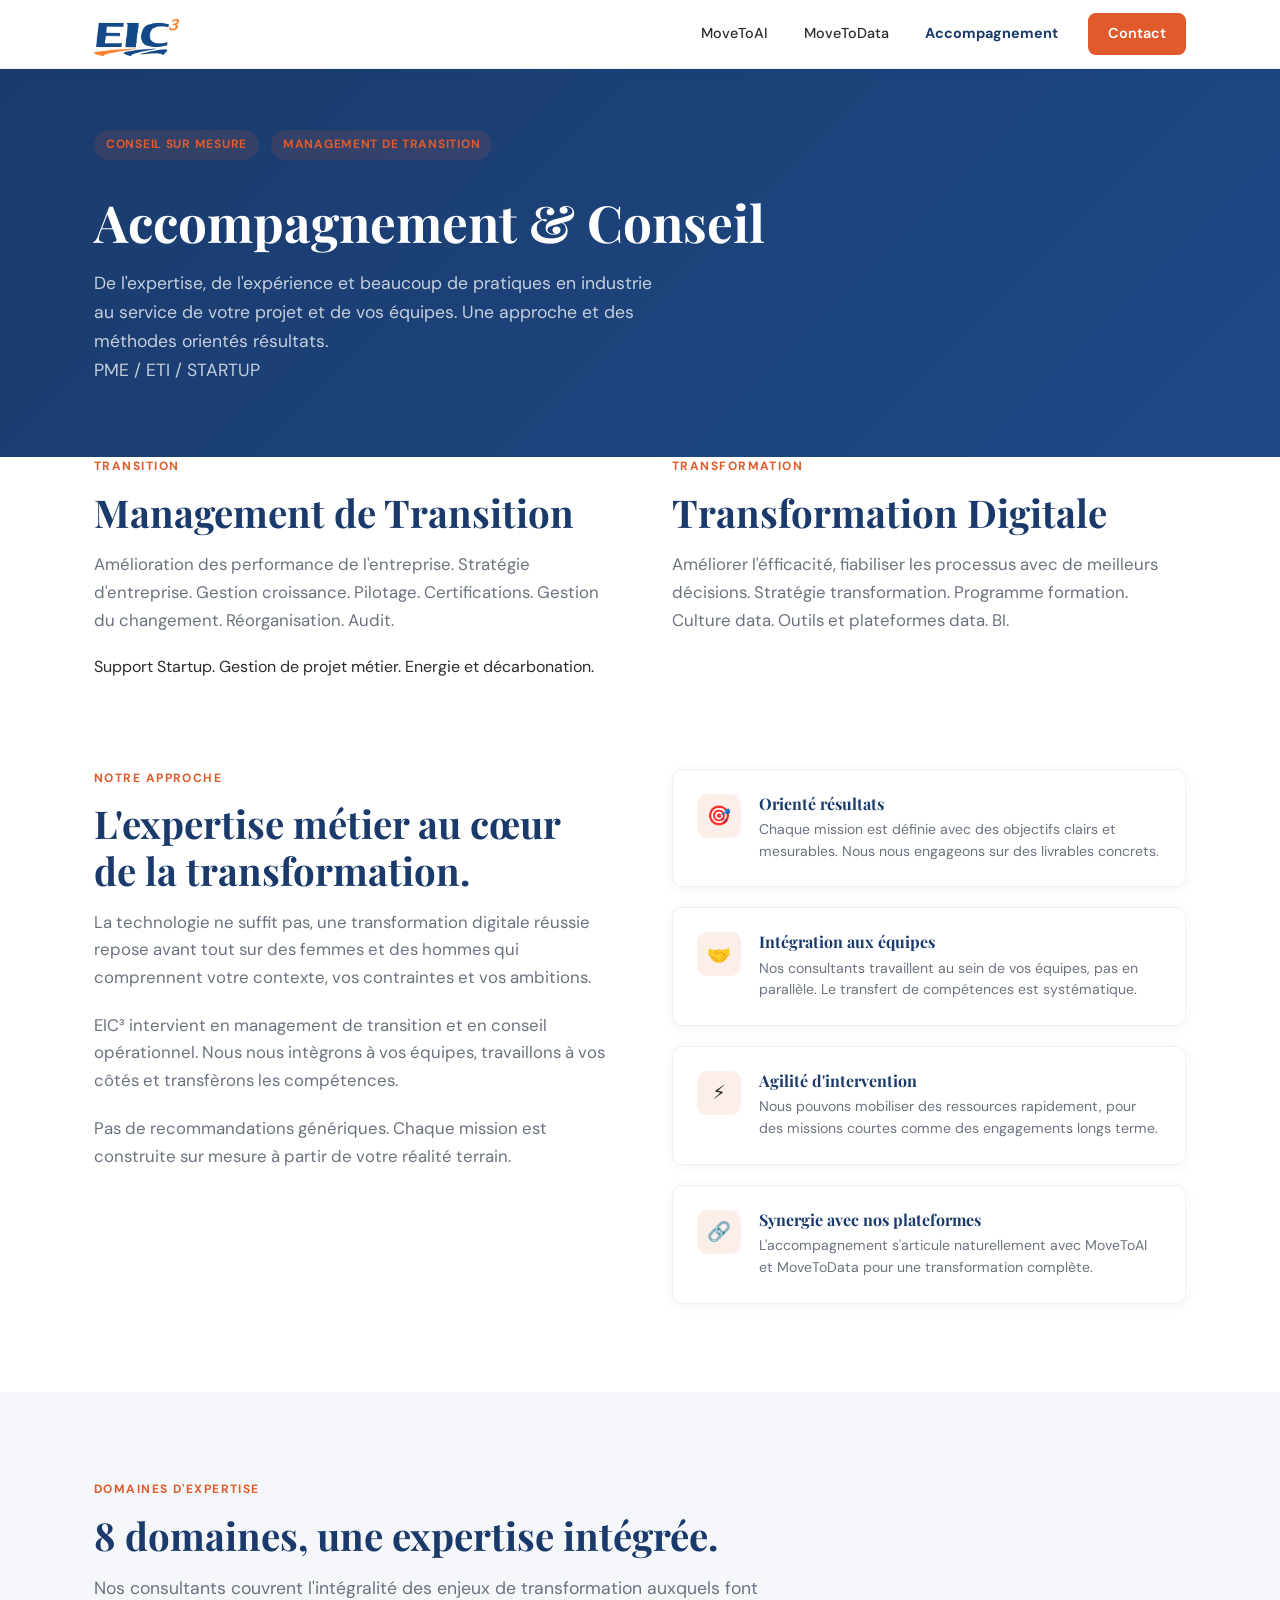
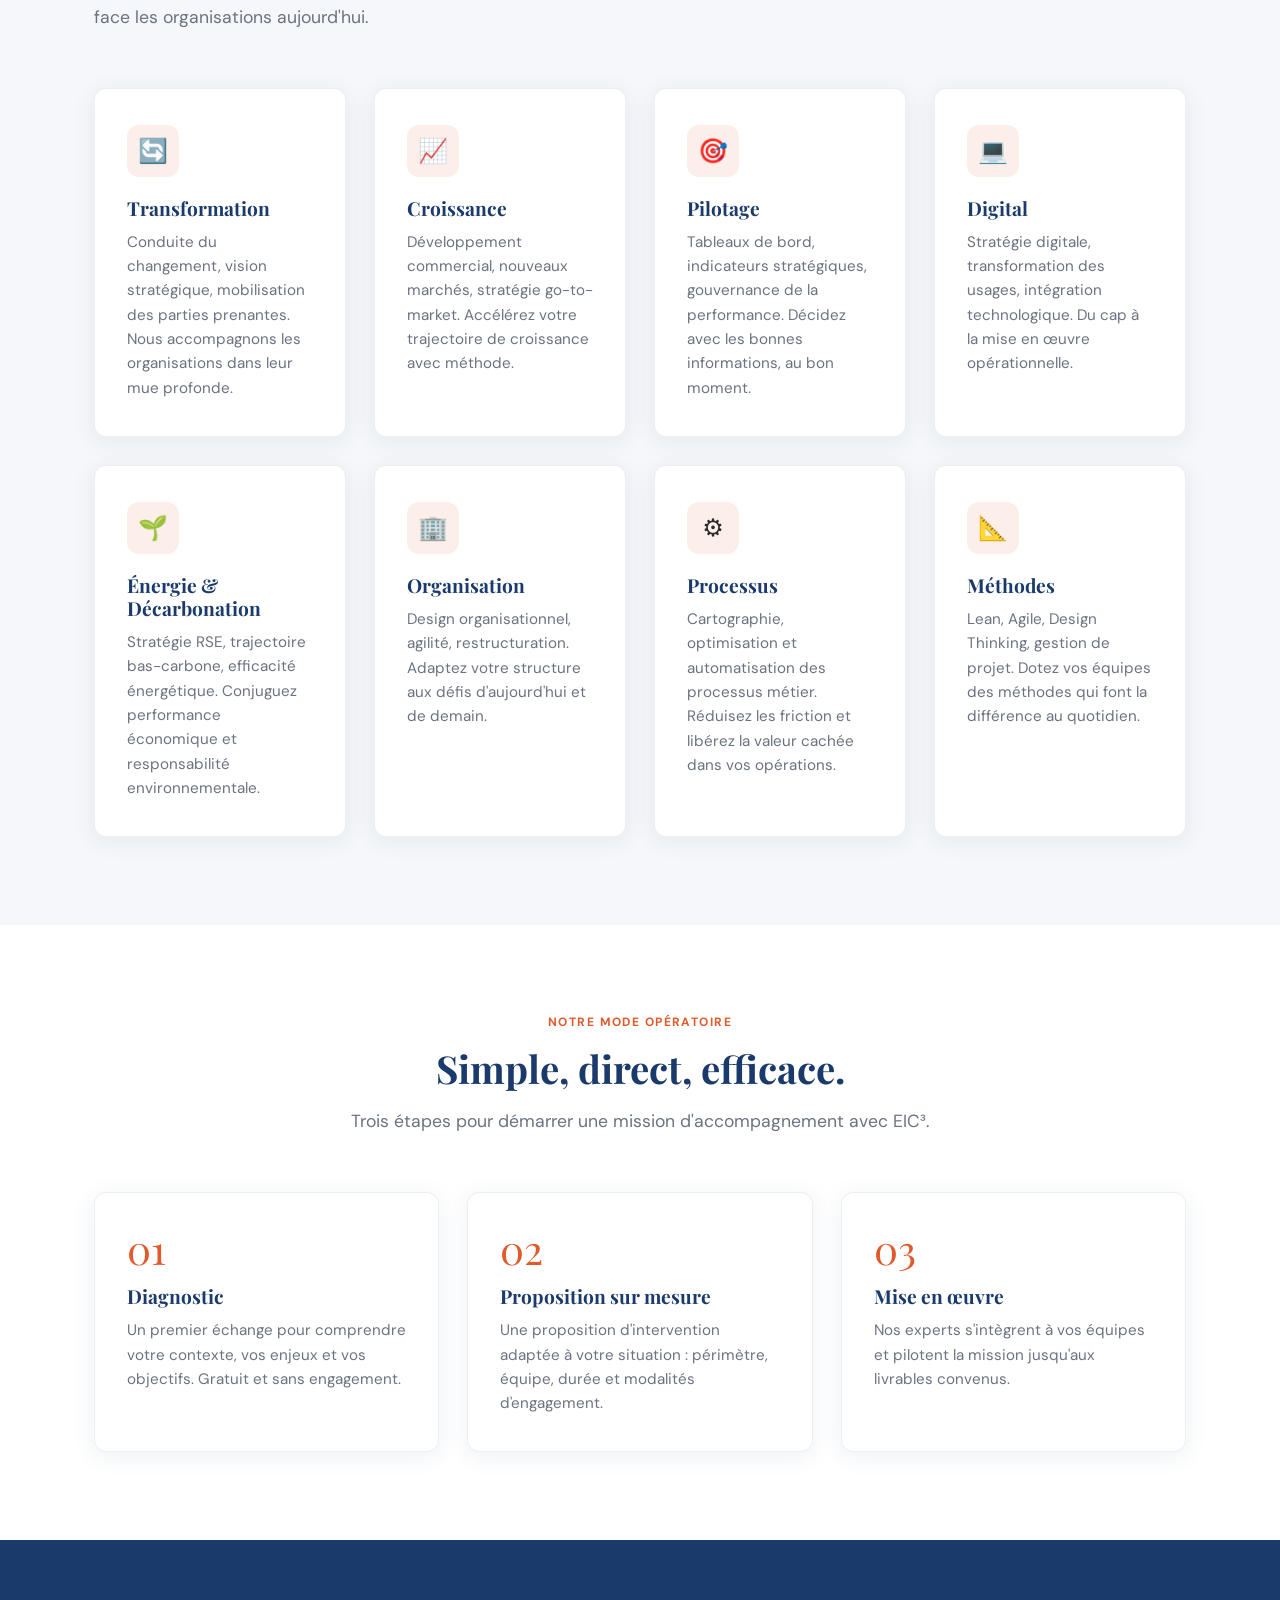
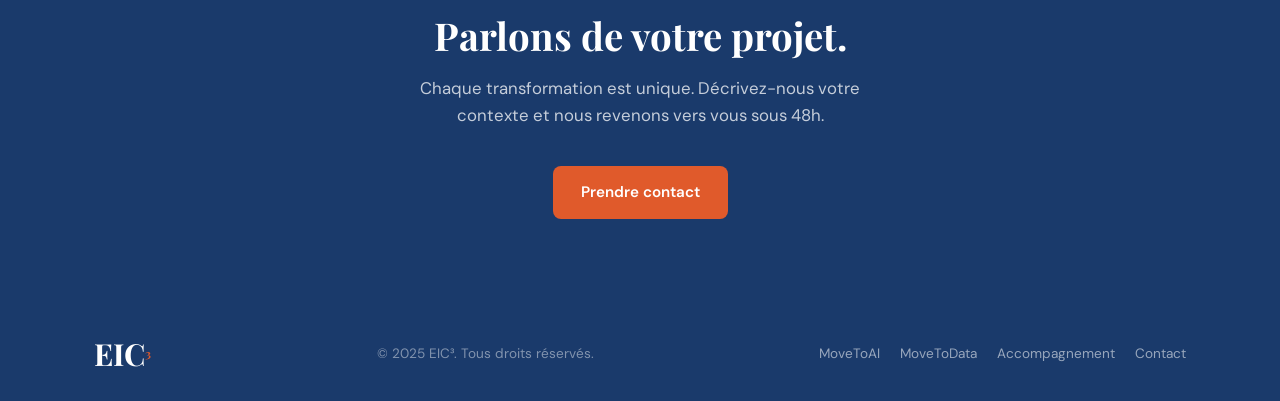
==== accompagnement.html @ 6950ce83 "page index finalisée & début accompagnement" ====
<!DOCTYPE html>
<html lang="fr">
<head>
  <meta charset="UTF-8" />
  <meta name="viewport" content="width=device-width, initial-scale=1.0" />
  <title>Accompagnement — Conseil & management de transition | EIC³</title>
  <meta name="description" content="EIC³ accompagne les dirigeants et leurs équipes dans la transformation digitale : conseil sur mesure, management de transition, 8 domaines d'expertise." />
  <link rel="preconnect" href="https://fonts.googleapis.com" />
  <link rel="preconnect" href="https://fonts.gstatic.com" crossorigin />
  <link href="https://fonts.googleapis.com/css2?family=Playfair+Display:wght@600;700&family=DM+Sans:wght@400;500;600;700&display=swap" rel="stylesheet" />
  <link rel="stylesheet" href="style.css" />
</head>
<body>

  <!-- ── LIGNE 1 : Header (position: fixed) ────────────── -->
  <!-- g-col posé sur header.header directement (même règle que index.html) -->
  <div class="g-row">
    <header class="header g-col" style="--g-w: 100">
      <div class="container header__inner">
        <a href="index.html" class="logo-wrap" aria-label="EIC³ accueil">
          <div class="logo">
            <img src="assets/logoeic3.png" alt="EIC³" class="logo__img" />
          </div>
        </a>
        <button class="hamburger" aria-label="Menu">
          <span></span><span></span><span></span>
        </button>
        <nav class="nav" aria-label="Navigation principale">
          <a href="movetoai.html" class="nav__link" data-page="movetoai.html">MoveToAI</a>
          <a href="movetodata.html" class="nav__link" data-page="movetodata.html">MoveToData</a>
          <a href="accompagnement.html" class="nav__link" data-page="accompagnement.html">Accompagnement</a>
          <a href="contact.html" class="nav__link nav__cta" data-page="contact.html">Contact</a>
        </nav>
      </div>
    </header>
  </div>

  <!-- ── LIGNE 2 : Page Hero (1 col) ──────────────────── -->
  <section class="page-hero g-row">
    <div class="container g-col" style="--g-w: 100">
      <div class="badges">
        <span class="badge badge--orange">Conseil sur mesure</span>
        <span class="badge badge--orange">Management de transition</span>
      </div>
      <h1 class="page-hero__title">Accompagnement & Conseil</h1>
      <p class="page-hero__lead">
        De l'expertise, de l'expérience et beaucoup de pratiques en industrie
        au service de votre projet et de vos équipes.
        Une approche et des méthodes orientés résultats.
      </p>
      <p class="page-hero__lead">
        PME / ETI / STARTUP
      </p>
    </div>
  </section>

  <!-- ── LIGNE 3 : 2 colonnes ─────────────────────────── -->
  <section class=""section section--light"">
    <div class="container">
      <div class="two-col g-row" style="--g-align: start">
        <div class="g-col" style="--g-w: 50">
          <p class="section-label">Transition</p>
          <h2 class="section-title">Management de Transition</h2>
          <p style="color:var(--color-muted); font-size:1.05rem; margin-bottom:20px;">
            Amélioration des performance de l'entreprise.  Stratégie d'entreprise.
            Gestion croissance. Pilotage.
            Certifications. Gestion du changement.
            Réorganisation. Audit.
            </p>
            <p style="color:var(--color-muted); font-size:1.05rem; margin-bottom:20px;"></p>
            Support Startup.
            Gestion de projet métier.
            Energie et décarbonation.
            </p>
        </div>
        <div class="g-col" style="--g-w: 50">
          <p class="section-label">Transformation</p>
          <h2 class="section-title">Transformation Digitale</h2>
          <p style="color:var(--color-muted); font-size:1.05rem; margin-bottom:20px;">
            Améliorer l'éfficacité, fiabiliser les processus avec de meilleurs décisions.
            Stratégie transformation. Programme formation.
            Culture data.
            Outils et plateformes data.
            BI.
          </p>

        </div>
      </div>
    </div>
  </section>

  <!-- ── LIGNE 4 : Pitch — 2 colonnes ──────────────────── -->
  <section class="section">
    <div class="container">
      <div class="two-col g-row" style="--g-align: start">
        <div class="g-col" style="--g-w: 50">
          <p class="section-label">Notre approche</p>
          <h2 class="section-title">L'expertise métier au cœur de la transformation.</h2>
          <p style="color:var(--color-muted); font-size:1.05rem; margin-bottom:20px;">
            La technologie ne suffit pas, une transformation digitale réussie repose
            avant tout sur des femmes et des hommes qui comprennent votre contexte,
            vos contraintes et vos ambitions.
          </p>
          <p style="color:var(--color-muted); font-size:1.05rem; margin-bottom:20px;">
            EIC³ intervient en management de transition
            et en conseil opérationnel. Nous nous intègrons à vos équipes,
            travaillons à vos côtés et transfèrons les compétences.
          </p>
          <p style="color:var(--color-muted); font-size:1.05rem;">
            Pas de recommandations génériques. Chaque mission est construite
            sur mesure à partir de votre réalité terrain.
          </p>
        </div>
        <div class="feature-list g-col" style="grid-template-columns:1fr; --g-w: 50">
          <div class="feature">
            <div class="feature__icon">🎯</div>
            <div class="feature__body">
              <h4>Orienté résultats</h4>
              <p>Chaque mission est définie avec des objectifs clairs et mesurables. Nous nous engageons sur des livrables concrets.</p>
            </div>
          </div>
          <div class="feature">
            <div class="feature__icon">🤝</div>
            <div class="feature__body">
              <h4>Intégration aux équipes</h4>
              <p>Nos consultants travaillent au sein de vos équipes, pas en parallèle. Le transfert de compétences est systématique.</p>
            </div>
          </div>
          <div class="feature">
            <div class="feature__icon">⚡</div>
            <div class="feature__body">
              <h4>Agilité d'intervention</h4>
              <p>Nous pouvons mobiliser des ressources rapidement, pour des missions courtes comme des engagements longs terme.</p>
            </div>
          </div>
          <div class="feature">
            <div class="feature__icon">🔗</div>
            <div class="feature__body">
              <h4>Synergie avec nos plateformes</h4>
              <p>L'accompagnement s'articule naturellement avec MoveToAI et MoveToData pour une transformation complète.</p>
            </div>
          </div>
        </div>
      </div>
    </div>
  </section>

  <!-- ── LIGNE 4 : Intro domaines d'expertise (1 col) ──── -->
  <section class="section section--light">
    <div class="container">
      <div class="g-row">
        <div class="g-col" style="--g-w: 100">
          <p class="section-label">Domaines d'expertise</p>
          <h2 class="section-title">8 domaines, une expertise intégrée.</h2>
          <p class="section-lead">
            Nos consultants couvrent l'intégralité des enjeux de transformation
            auxquels font face les organisations aujourd'hui.
          </p>
        </div>
      </div>

      <!-- ── LIGNE 5 : 8 cartes domaines (4 cols × 2 rangées) ── -->
      <div class="cards cards--4 g-row" style="--g-align: stretch">

        <div class="card g-col" style="--g-w: 25">
          <div class="card__icon card__icon--orange">🔄</div>
          <h3 class="card__title">Transformation</h3>
          <p class="card__text">
            Conduite du changement, vision stratégique, mobilisation des parties prenantes.
            Nous accompagnons les organisations dans leur mue profonde.
          </p>
        </div>

        <div class="card g-col" style="--g-w: 25">
          <div class="card__icon card__icon--orange">📈</div>
          <h3 class="card__title">Croissance</h3>
          <p class="card__text">
            Développement commercial, nouveaux marchés, stratégie go-to-market.
            Accélérez votre trajectoire de croissance avec méthode.
          </p>
        </div>

        <div class="card g-col" style="--g-w: 25">
          <div class="card__icon card__icon--orange">🎯</div>
          <h3 class="card__title">Pilotage</h3>
          <p class="card__text">
            Tableaux de bord, indicateurs stratégiques, gouvernance de la performance.
            Décidez avec les bonnes informations, au bon moment.
          </p>
        </div>

        <div class="card g-col" style="--g-w: 25">
          <div class="card__icon card__icon--orange">💻</div>
          <h3 class="card__title">Digital</h3>
          <p class="card__text">
            Stratégie digitale, transformation des usages, intégration technologique.
            Du cap à la mise en œuvre opérationnelle.
          </p>
        </div>

        <div class="card g-col" style="--g-w: 25">
          <div class="card__icon card__icon--orange">🌱</div>
          <h3 class="card__title">Énergie & Décarbonation</h3>
          <p class="card__text">
            Stratégie RSE, trajectoire bas-carbone, efficacité énergétique.
            Conjuguez performance économique et responsabilité environnementale.
          </p>
        </div>

        <div class="card g-col" style="--g-w: 25">
          <div class="card__icon card__icon--orange">🏢</div>
          <h3 class="card__title">Organisation</h3>
          <p class="card__text">
            Design organisationnel, agilité, restructuration.
            Adaptez votre structure aux défis d'aujourd'hui et de demain.
          </p>
        </div>

        <div class="card g-col" style="--g-w: 25">
          <div class="card__icon card__icon--orange">⚙️</div>
          <h3 class="card__title">Processus</h3>
          <p class="card__text">
            Cartographie, optimisation et automatisation des processus métier.
            Réduisez les friction et libérez la valeur cachée dans vos opérations.
          </p>
        </div>

        <div class="card g-col" style="--g-w: 25">
          <div class="card__icon card__icon--orange">📐</div>
          <h3 class="card__title">Méthodes</h3>
          <p class="card__text">
            Lean, Agile, Design Thinking, gestion de projet.
            Dotez vos équipes des méthodes qui font la différence au quotidien.
          </p>
        </div>

      </div>
    </div>
  </section>

  <!-- ── LIGNE 6 : Intro mode opératoire (1 col) ───────── -->
  <section class="section">
    <div class="container text-center">
      <div class="g-row">
        <div class="g-col" style="--g-w: 100">
          <p class="section-label">Notre mode opératoire</p>
          <h2 class="section-title">Simple, direct, efficace.</h2>
          <p class="section-lead">
            Trois étapes pour démarrer une mission d'accompagnement avec EIC³.
          </p>
        </div>
      </div>

      <!-- ── LIGNE 7 : 3 étapes (3 cols) ──────────────── -->
      <div class="cards cards--3 g-row mt-32" style="--g-align: stretch">
        <div class="card g-col" style="--g-w: 33; text-align:left;">
          <div style="font-family:var(--font-heading); font-size:2.5rem; color:var(--color-orange); margin-bottom:16px; line-height:1;">01</div>
          <h3 class="card__title">Diagnostic</h3>
          <p class="card__text">Un premier échange pour comprendre votre contexte, vos enjeux et vos objectifs. Gratuit et sans engagement.</p>
        </div>
        <div class="card g-col" style="--g-w: 33; text-align:left;">
          <div style="font-family:var(--font-heading); font-size:2.5rem; color:var(--color-orange); margin-bottom:16px; line-height:1;">02</div>
          <h3 class="card__title">Proposition sur mesure</h3>
          <p class="card__text">Une proposition d'intervention adaptée à votre situation : périmètre, équipe, durée et modalités d'engagement.</p>
        </div>
        <div class="card g-col" style="--g-w: 33; text-align:left;">
          <div style="font-family:var(--font-heading); font-size:2.5rem; color:var(--color-orange); margin-bottom:16px; line-height:1;">03</div>
          <h3 class="card__title">Mise en œuvre</h3>
          <p class="card__text">Nos experts s'intègrent à vos équipes et pilotent la mission jusqu'aux livrables convenus.</p>
        </div>
      </div>
    </div>
  </section>

  <!-- ── LIGNE 8 : CTA band (1 col, fond navy) ─────────── -->
  <div class="g-row" style="background:var(--color-navy); padding: 72px 0;">
    <div class="container text-center">
      <div class="g-col" style="--g-w: 100">
        <h2 style="color:var(--color-white); margin-bottom:16px;">Parlons de votre projet.</h2>
        <p style="color:rgba(255,255,255,0.75); max-width:500px; margin: 0 auto 36px; font-size:1.05rem;">
          Chaque transformation est unique. Décrivez-nous votre contexte
          et nous revenons vers vous sous 48h.
        </p>
        <a href="contact.html?pilier=accompagnement" class="btn btn--primary">Prendre contact</a>
      </div>
    </div>
  </div>

  <!-- ── LIGNE 9 : Footer (1 col) ──────────────────────── -->
  <!-- g-col sur footer.footer directement : getEffectiveBg remonte
       jusqu'au background navy → encadrement blanc correct -->
  <div class="g-row">
    <footer class="footer g-col" style="--g-w: 100">
      <div class="container footer__inner">
        <div class="logo footer__logo">
          <span class="logo__eic">EIC</span><span class="logo__cube">³</span>
        </div>
        <p class="footer__copy">© 2025 EIC³. Tous droits réservés.</p>
        <div class="footer__links">
          <a href="movetoai.html">MoveToAI</a>
          <a href="movetodata.html">MoveToData</a>
          <a href="accompagnement.html">Accompagnement</a>
          <a href="contact.html">Contact</a>
        </div>
      </div>
    </footer>
  </div>

  <script src="assets/js/main.js"></script>

  <!-- ── DEV MODE (Ctrl+Shift+D) ───────────────────────── -->
  <script>
  (function () {
    /* Blocs = tous les .g-col  |  Lignes = tous les .g-row (ordre DOM)
       Nommage : page . indexLigne . indexColonne
         indexLigne  = position du .g-row parent parmi tous les .g-row du document (1-based)
         indexColonne = 0 si seul dans le .g-row, sinon 1-based de gauche à droite
       Ajouter un .g-row ou .g-col dans le HTML renumérote automatiquement la suite. */

    var devMode  = false;
    var modified = [];

    /* --- Luminance du fond effectif (remonte le DOM si transparent) --- */
    function getEffectiveBg(el) {
      var node = el;
      while (node && node !== document.documentElement) {
        var bg = getComputedStyle(node).backgroundColor;
        if (bg && bg !== 'rgba(0, 0, 0, 0)' && bg !== 'transparent') return bg;
        node = node.parentElement;
      }
      return 'rgb(255,255,255)';
    }
    function luminance(bg) {
      var m = bg.match(/\d+/g);
      if (!m) return 1;
      var f = function(c) { c /= 255; return c <= 0.03928 ? c / 12.92 : Math.pow((c + 0.055) / 1.055, 2.4); };
      return 0.2126 * f(+m[0]) + 0.7152 * f(+m[1]) + 0.0722 * f(+m[2]);
    }

    /* --- Trouver le .g-row ancêtre le plus proche --- */
    function nearestGRow(el) {
      var node = el.parentElement;
      while (node) {
        if (node.classList && node.classList.contains('g-row')) return node;
        node = node.parentElement;
      }
      return null;
    }

    /* --- Enable --- */
    function enable() {
      var pageName = (location.pathname.split('/').pop() || 'accompagnement').replace(/\.html?$/i, '') || 'accompagnement';

      /* Index de chaque .g-row dans l'ordre DOM (1-based) */
      var rowIndex = new Map();
      document.querySelectorAll('.g-row').forEach(function (row, i) {
        rowIndex.set(row, i + 1);
      });

      /* Collecter tous les .g-col avec leur position absolue */
      var cols = Array.from(document.querySelectorAll('.g-col')).map(function (el) {
        var rect   = el.getBoundingClientRect();
        var fixed  = getComputedStyle(el).position === 'fixed';
        return {
          el:      el,
          absTop:  Math.round(rect.top  + (fixed ? 0 : window.pageYOffset)),
          absLeft: Math.round(rect.left + (fixed ? 0 : window.pageXOffset)),
          rowEl:   nearestGRow(el)
        };
      });

      /* Grouper les cols par .g-row */
      var byRow = new Map();
      cols.forEach(function (col) {
        var key = col.rowEl;
        if (!byRow.has(key)) byRow.set(key, []);
        byRow.get(key).push(col);
      });

      /* Attribuer les noms */
      byRow.forEach(function (group, rowEl) {
        var ri = rowEl ? (rowIndex.get(rowEl) || 0) : 0;
        group.sort(function (a, b) { return a.absLeft - b.absLeft || a.absTop - b.absTop; });
        var single = group.length === 1;
        group.forEach(function (col, ci) {
          col.devName = pageName + '.' + ri + '.' + (single ? '0' : ci + 1);
        });
      });

      /* Rendre chaque bloc */
      cols.forEach(function (col) {
        var el    = col.el;
        var color = luminance(getEffectiveBg(el)) > 0.35 ? '#000000' : '#ffffff';

        var oldPos = getComputedStyle(el).position;
        if (oldPos === 'static') el.style.position = 'relative';
        el.style.outline       = '2px solid ' + color;
        el.style.outlineOffset = '-1px';

        function mkLabel(text, extra) {
          var d = document.createElement('div');
          d.className = '__dev-overlay';
          d.textContent = text;
          d.style.cssText =
            'position:absolute;z-index:99999;font:bold 10px/1.3 monospace;' +
            'color:' + color + ';pointer-events:none;white-space:nowrap;background:transparent;' + extra;
          el.appendChild(d);
        }

        mkLabel('x:' + col.absLeft + '  y:' + col.absTop, 'top:2px;left:4px;');
        mkLabel(col.devName, 'top:16px;left:50%;transform:translateX(-50%);');

        modified.push({ el: el, oldPos: oldPos });
      });

      /* Badge indicateur */
      var ind = document.createElement('div');
      ind.id = '__dev-badge';
      ind.textContent = '⚙ DEV MODE  —  Ctrl+Shift+D pour quitter';
      ind.style.cssText =
        'position:fixed;bottom:14px;right:14px;z-index:999999;' +
        'background:#111;color:#fff;font:12px/1 monospace;' +
        'padding:7px 14px;border-radius:5px;pointer-events:none;' +
        'box-shadow:0 2px 8px rgba(0,0,0,.4);';
      document.body.appendChild(ind);
      devMode = true;
    }

    /* --- Disable --- */
    function disable() {
      document.querySelectorAll('.__dev-overlay').forEach(function (d) { d.remove(); });
      var badge = document.getElementById('__dev-badge');
      if (badge) badge.remove();
      modified.forEach(function (item) {
        item.el.style.outline       = '';
        item.el.style.outlineOffset = '';
        if (item.oldPos === 'static') item.el.style.position = '';
      });
      modified = [];
      devMode = false;
    }

    /* --- Raccourci Ctrl+Shift+D --- */
    document.addEventListener('keydown', function (e) {
      if (e.ctrlKey && e.shiftKey && (e.key === 'D' || e.key === 'd')) {
        e.preventDefault();
        devMode ? disable() : enable();
      }
    });
  })();
  </script>
</body>
</html>
---- style.css ----
/* ===== VARIABLES ===== */
:root {
  --color-navy: #1A3A6B;
  --color-orange: #E05A2B;
  --color-white: #FFFFFF;
  --color-light: #F5F7FA;
  --color-text: #2C2C2C;
  --color-muted: #6B7280;
  --font-heading: 'Playfair Display', Georgia, serif;
  --font-body: 'DM Sans', system-ui, sans-serif;
  --radius: 8px;
  --shadow: 0 4px 24px rgba(26,58,107,0.08);
  --shadow-hover: 0 8px 40px rgba(26,58,107,0.14);
  --transition: 0.25s ease;
  --max-width: 1140px;
}

/* ===== RESET ===== */
*, *::before, *::after { box-sizing: border-box; margin: 0; padding: 0; }
html { scroll-behavior: smooth; }
body {
  font-family: var(--font-body);
  color: var(--color-text);
  background: var(--color-white);
  line-height: 1.65;
  font-size: 16px;
  opacity: 0;
  animation: fadeIn 0.5s ease forwards;
}
@keyframes fadeIn { to { opacity: 1; } }
img { max-width: 100%; display: block; }
a { color: inherit; text-decoration: none; }
ul { list-style: none; }

/* ===== TYPOGRAPHY ===== */
h1, h2, h3, h4 {
  font-family: var(--font-heading);
  color: var(--color-navy);
  line-height: 1.2;
}
h1 { font-size: clamp(2rem, 5vw, 3.2rem); }
h2 { font-size: clamp(1.6rem, 3.5vw, 2.4rem); }
h3 { font-size: clamp(1.15rem, 2vw, 1.5rem); }
p { color: var(--color-text); }

/* ===== LAYOUT ===== */
.container { max-width: var(--max-width); margin: 0 auto; padding: 0 24px; }
.section { padding: 88px 0; }
.section--light { background: var(--color-light); }
.section-label {
  font-family: var(--font-body);
  font-size: 0.75rem;
  font-weight: 700;
  letter-spacing: 0.12em;
  text-transform: uppercase;
  color: var(--color-orange);
  margin-bottom: 12px;
}
.section-title { margin-bottom: 16px; }
.section-lead {
  font-size: 1.1rem;
  color: var(--color-muted);
  max-width: 700px;
  margin-bottom: 56px;
}

/* ===== HEADER / NAV ===== */
.header {
  position: fixed;
  top: 0; left: 0; right: 0;
  z-index: 100;
  background: var(--color-white);
  border-bottom: 1px solid rgba(26,58,107,0.08);
  box-shadow: 0 2px 12px rgba(26,58,107,0.06);
}
.header__inner {
  display: flex;
  align-items: center;
  justify-content: space-between;
  height: 68px;
}
/* Logo */
.logo {
  display: flex;
  align-items: baseline;
  gap: 0;
  font-family: var(--font-heading);
  font-size: 1.9rem;
  font-weight: 700;
  line-height: 1;
  text-decoration: none;
}
.logo__eic { color: var(--color-navy); }
.logo__cube { color: var(--color-orange); font-size: 1.15rem; vertical-align: super; }
.logo__swoosh {
  display: block;
  width: 60px;
  height: 8px;
  margin-top: -2px;
  margin-left: 2px;
  background: var(--color-orange);
  border-radius: 0 0 50% 0;
  clip-path: polygon(0 60%, 45% 0%, 70% 40%, 100% 0%, 100% 100%, 0 100%);
  opacity: 0.85;
}
.logo-wrap { display: flex; flex-direction: column; }
.logo__img { display: block; height: 44px; width: auto; }

/* Nav */
.nav { display: flex; align-items: center; gap: 8px; }
.nav__link {
  font-size: 0.9rem;
  font-weight: 500;
  color: var(--color-text);
  padding: 8px 14px;
  border-radius: var(--radius);
  transition: color var(--transition), background var(--transition);
}
.nav__link:hover { color: var(--color-navy); background: var(--color-light); }
.nav__link.active { color: var(--color-navy); font-weight: 700; }
.nav__cta {
  margin-left: 8px;
  background: var(--color-orange);
  color: var(--color-white) !important;
  padding: 9px 20px !important;
  border-radius: var(--radius);
  font-weight: 600;
  transition: background var(--transition), transform var(--transition);
}
.nav__cta:hover { background: #c44d22; transform: translateY(-1px); }

/* Hamburger */
.hamburger {
  display: none;
  flex-direction: column;
  gap: 5px;
  cursor: pointer;
  padding: 6px;
  background: none;
  border: none;
}
.hamburger span {
  display: block;
  width: 24px; height: 2px;
  background: var(--color-navy);
  border-radius: 2px;
  transition: var(--transition);
}
.hamburger.open span:nth-child(1) { transform: translateY(7px) rotate(45deg); }
.hamburger.open span:nth-child(2) { opacity: 0; }
.hamburger.open span:nth-child(3) { transform: translateY(-7px) rotate(-45deg); }

/* ===== BUTTONS ===== */
.btn {
  display: inline-block;
  font-family: var(--font-body);
  font-weight: 600;
  font-size: 0.95rem;
  padding: 14px 28px;
  border-radius: var(--radius);
  cursor: pointer;
  border: none;
  transition: background var(--transition), transform var(--transition), box-shadow var(--transition);
  text-align: center;
}
.btn--primary {
  background: var(--color-orange);
  color: var(--color-white);
}
.btn--primary:hover { background: #c44d22; transform: translateY(-2px); box-shadow: 0 6px 20px rgba(224,90,43,0.3); }
.btn--outline {
  background: transparent;
  color: var(--color-navy);
  border: 2px solid var(--color-navy);
}
.btn--outline:hover { background: var(--color-navy); color: var(--color-white); transform: translateY(-2px); }
.btn--outline-white {
  background: transparent;
  color: var(--color-white);
  border: 2px solid var(--color-white);
}
.btn--outline-white:hover { background: var(--color-white); color: var(--color-navy); transform: translateY(-2px); }
.btn-group { display: flex; flex-wrap: wrap; gap: 14px; align-items: center; }

/* ===== BADGES ===== */
.badge {
  display: inline-block;
  font-size: 0.75rem;
  font-weight: 700;
  letter-spacing: 0.06em;
  text-transform: uppercase;
  padding: 5px 12px;
  border-radius: 100px;
  margin-right: 8px;
  margin-bottom: 8px;
}
.badge--orange { background: rgba(224,90,43,0.12); color: var(--color-orange); }
.badge--navy { background: rgba(26,58,107,0.1); color: var(--color-navy); }
.badge--green { background: rgba(16,150,72,0.1); color: #109648; }
.badges { margin-bottom: 24px; }

/* ===== HERO ===== */
.hero {
  padding-top: 140px;
  padding-bottom: 100px;
  background: linear-gradient(135deg, var(--color-navy) 0%, #1e4a87 60%, #15305a 100%);
  position: relative;
  overflow: hidden;
}
.hero::before {
  content: '';
  position: absolute;
  inset: 0;
  background: url("data:image/svg+xml,%3Csvg width='60' height='60' viewBox='0 0 60 60' xmlns='http://www.w3.org/2000/svg'%3E%3Cg fill='none' fill-rule='evenodd'%3E%3Cg fill='%23ffffff' fill-opacity='0.03'%3E%3Cpath d='M36 34v-4h-2v4h-4v2h4v4h2v-4h4v-2h-4zm0-30V0h-2v4h-4v2h4v4h2V6h4V4h-4zM6 34v-4H4v4H0v2h4v4h2v-4h4v-2H6zM6 4V0H4v4H0v2h4v4h2V6h4V4H6z'/%3E%3C/g%3E%3C/g%3E%3C/svg%3E");
}
.hero__label {
  font-size: 0.8rem;
  font-weight: 700;
  letter-spacing: 0.14em;
  text-transform: uppercase;
  color: var(--color-orange);
  margin-bottom: 16px;
}
.hero__pretitle {
  color: var(--color-white);
  font-family: var(--font-heading);
  font-weight: 700;
  font-size: clamp(1.3rem, 2.4vw, 1.9rem);
  line-height: 1.35;
  text-align: center;
}
.hero__label1 {
  font-size: 0.8rem;
  font-weight: 700;
  letter-spacing: 0.14em;
  text-transform: uppercase;
  color: var(--color-white);
  margin-bottom: 16px;
}
.hero__title {
  color: var(--color-white);
  margin-bottom: 24px;
  max-width: 900px;
}
.hero__title2 {
  color: var(--color-white);
  margin-bottom: 24px;
  max-width: 900px;
}
.hero__title span { color: var(--color-orange); }
.hero__lead {
  font-size: 1.15rem;
  color: rgba(255,255,255,0.78);
  max-width: 700px;
  margin-bottom: 40px;
}
.hero__scroll {
  position: absolute;
  bottom: 32px;
  left: 50%;
  transform: translateX(-50%);
  display: flex;
  flex-direction: column;
  align-items: center;
  gap: 8px;
  color: rgba(255,255,255,0.4);
  font-size: 0.75rem;
  letter-spacing: 0.1em;
  text-transform: uppercase;
}
.hero__scroll::after {
  content: '';
  width: 1px;
  height: 32px;
  background: rgba(255,255,255,0.25);
  animation: scrollPulse 1.8s ease-in-out infinite;
}
@keyframes scrollPulse { 0%,100% { opacity: 0.3; } 50% { opacity: 1; } }

/* ===== PAGE HERO (inner pages) ===== */
.page-hero {
  padding-top: 130px;
  padding-bottom: 72px;
  background: linear-gradient(135deg, var(--color-navy) 0%, #1e4a87 100%);
}
.page-hero__title { color: var(--color-white); margin-bottom: 16px; }
.page-hero__lead { color: rgba(255,255,255,0.75); font-size: 1.1rem; max-width: 580px; }

/* ===== CARDS ===== */
.cards { display: grid; gap: 28px; }
.cards--3 { grid-template-columns: repeat(auto-fit, minmax(280px, 1fr)); }
.cards--2 { grid-template-columns: repeat(auto-fit, minmax(320px, 1fr)); }
.cards--4 { grid-template-columns: repeat(auto-fit, minmax(230px, 1fr)); }

.card {
  background: var(--color-white);
  border: 1px solid rgba(26,58,107,0.08);
  border-radius: 12px;
  padding: 36px 32px;
  box-shadow: var(--shadow);
  transition: box-shadow var(--transition), transform var(--transition), border-color var(--transition);
}
.card:hover { box-shadow: var(--shadow-hover); transform: translateY(-4px); border-color: rgba(224,90,43,0.2); }
.card__icon {
  width: 52px; height: 52px;
  background: rgba(26,58,107,0.07);
  border-radius: 12px;
  display: flex; align-items: center; justify-content: center;
  font-size: 1.5rem;
  margin-bottom: 20px;
}
.card__icon--orange { background: rgba(224,90,43,0.1); }
.card__title { font-family: var(--font-heading); font-size: 1.2rem; color: var(--color-navy); margin-bottom: 10px; }
.card__text { color: var(--color-muted); font-size: 0.95rem; line-height: 1.6; }
.card__link {
  display: inline-flex;
  align-items: center;
  gap: 6px;
  margin-top: 18px;
  font-weight: 600;
  font-size: 0.9rem;
  color: var(--color-orange);
  transition: gap var(--transition);
}
.card__link:hover { gap: 10px; }

/* Feature card (icon left) */
.feature-list { display: grid; gap: 20px; grid-template-columns: repeat(auto-fit, minmax(260px, 1fr)); }
.feature {
  display: flex;
  gap: 18px;
  padding: 24px;
  background: var(--color-white);
  border-radius: 10px;
  border: 1px solid rgba(26,58,107,0.07);
  box-shadow: 0 2px 12px rgba(26,58,107,0.05);
  transition: box-shadow var(--transition), transform var(--transition);
}
.feature:hover { box-shadow: var(--shadow); transform: translateY(-2px); }
.feature__icon {
  flex-shrink: 0;
  width: 44px; height: 44px;
  background: rgba(224,90,43,0.1);
  border-radius: 10px;
  display: flex; align-items: center; justify-content: center;
  font-size: 1.2rem;
}
.feature__body h4 { font-family: var(--font-heading); color: var(--color-navy); margin-bottom: 6px; font-size: 1rem; }
.feature__body p { font-size: 0.88rem; color: var(--color-muted); line-height: 1.55; }

/* ===== OPEN SOURCE BAND ===== */
.oss-band {
  background: var(--color-navy);
  padding: 64px 0;
}
.oss-band__inner { display: flex; align-items: var(--g-align, center); justify-content: space-between; gap: 40px; flex-wrap: wrap; }
.oss-band h2 { color: var(--color-white); margin-bottom: 12px; }
.oss-band p { color: rgba(255,255,255,0.7); max-width: 520px; }
.oss-band__actions { display: flex; gap: 14px; flex-wrap: wrap; flex-shrink: 0; }

/* ===== PATENT STRIP ===== */
.patent-strip {
  background: var(--color-light);
  padding: 48px 0;
}
.patent-strip__inner { display: flex; align-items: var(--g-align, center); gap: 32px; flex-wrap: wrap; }
.patent-strip__icon { font-size: 2.4rem; flex-shrink: 0; }
.patent-strip__text h3 { color: var(--color-navy); margin-bottom: 6px; }
.patent-strip__text p { color: var(--color-muted); font-size: 0.95rem; }

/* ===== CONTACT FORM ===== */
.form-grid { display: grid; grid-template-columns: 1fr 1fr; gap: 20px; }
.form-group { display: flex; flex-direction: column; gap: 6px; }
.form-group--full { grid-column: 1 / -1; }
label { font-size: 0.85rem; font-weight: 600; color: var(--color-navy); }
input, select, textarea {
  font-family: var(--font-body);
  font-size: 0.95rem;
  color: var(--color-text);
  background: var(--color-white);
  border: 1.5px solid rgba(26,58,107,0.18);
  border-radius: var(--radius);
  padding: 12px 16px;
  transition: border-color var(--transition), box-shadow var(--transition);
  outline: none;
  width: 100%;
}
input:focus, select:focus, textarea:focus {
  border-color: var(--color-navy);
  box-shadow: 0 0 0 3px rgba(26,58,107,0.1);
}
input.error, select.error, textarea.error { border-color: #e53e3e; }
.field-error { font-size: 0.8rem; color: #e53e3e; margin-top: 4px; display: none; }
textarea { resize: vertical; min-height: 140px; }
.form-success {
  display: none;
  background: rgba(16,150,72,0.08);
  border: 1px solid rgba(16,150,72,0.25);
  border-radius: var(--radius);
  padding: 20px 24px;
  color: #109648;
  font-weight: 600;
  margin-top: 20px;
  text-align: center;
}

/* Contact info */
.contact-info { display: flex; flex-direction: column; gap: 20px; }
.contact-item { display: flex; gap: 16px; align-items: flex-start; }
.contact-item__icon {
  width: 44px; height: 44px;
  background: rgba(224,90,43,0.1);
  border-radius: 10px;
  display: flex; align-items: center; justify-content: center;
  font-size: 1.1rem;
  flex-shrink: 0;
}
.contact-item__label { font-size: 0.8rem; font-weight: 700; text-transform: uppercase; letter-spacing: 0.08em; color: var(--color-muted); margin-bottom: 4px; }
.contact-item__value { font-size: 1rem; color: var(--color-navy); font-weight: 500; }

/* ===== TWO-COL LAYOUT ===== */
.two-col { display: grid; grid-template-columns: 1fr 1fr; gap: 64px; align-items: var(--g-align, start); }
.two-col--contact { gap: 80px; }

/* ===== STATS BAR ===== */
.stats { display: flex; flex-wrap: wrap; gap: 0; align-items: var(--g-align, stretch); }
.stat {
  flex: 1;
  min-width: 160px;
  padding: 32px 24px;
  border-right: 1px solid rgba(255,255,255,0.12);
  text-align: center;
}
.stat:last-child { border-right: none; }
.stat__num {
  font-family: var(--font-heading);
  font-size: 2.4rem;
  color: var(--color-white);
  display: block;
  line-height: 1;
  margin-bottom: 8px;
}
.stat__num span { color: var(--color-orange); }
.stat__label { font-size: 0.85rem; color: rgba(255,255,255,0.6); }
.stats-band { background: var(--color-navy); }

/* ===== DIVIDER ===== */
.divider { height: 1px; background: rgba(26,58,107,0.08); margin: 0; }

/* ===== FOOTER ===== */
.footer {
  background: var(--color-navy);
  padding: 48px 0 32px;
}
.footer__inner {
  display: flex;
  align-items: center;
  justify-content: space-between;
  flex-wrap: wrap;
  gap: 20px;
}
.footer__logo .logo__eic { color: var(--color-white); }
.footer__copy { font-size: 0.85rem; color: rgba(255,255,255,0.45); }
.footer__links { display: flex; gap: 20px; }
.footer__links a { font-size: 0.85rem; color: rgba(255,255,255,0.55); transition: color var(--transition); }
.footer__links a:hover { color: var(--color-orange); }

/* ===== GRID LAYOUT SYSTEM ===== */
.g-row { width: 100%; }

/* --g-w sur un g-col contrôle sa proportion de largeur (valeur sans unité).
   Fonctionne comme un % : --g-w:60 + --g-w:40 donne 60 % / 40 %.
   Sans valeur, flex:1 partage équitablement l'espace disponible. */
.g-col {
  min-width: 0;
  flex: var(--g-w, 1) 1 0%;
}

/* ── g-row--flex : conteneur flex autonome (hero à 2 cols, etc.) ── */
.g-row--flex {
  display: flex;
  flex-wrap: wrap;
  align-items: var(--g-align, center);
  gap: 48px;
  max-width: var(--max-width);
  margin: 0 auto;
  padding: 0 24px;
}
.g-row--flex > .g-col { min-width: 200px; }

/* ── Conversion grid → flex pour les g-row portant une classe CSS grid ──
   Seuls les éléments combinant .g-row + .cards/.two-col sont affectés.
   Les usages sans .g-row conservent leur comportement grid d'origine. */
.cards.g-row   { display: flex; flex-wrap: wrap; align-items: var(--g-align, stretch); }
.two-col.g-row { display: flex; flex-wrap: wrap; }
/* min-width responsive par variante (équivalent du minmax grid) */
.cards--3.g-row > .g-col { min-width: 280px; }
.cards--2.g-row > .g-col { min-width: 320px; }
.cards--4.g-row > .g-col { min-width: 230px; }
.two-col.g-row  > .g-col { min-width: 300px; }

/* Bande CTA (remplace l'inline style) */
.cta-band { background: var(--color-orange); padding: 72px 0; }

/* ===== UTILITY ===== */
.text-center { text-align: center; }
.text-center .section-lead { margin-left: auto; margin-right: auto; }
.mb-0 { margin-bottom: 0; }
.mt-8 { margin-top: 8px; }
.mt-16 { margin-top: 16px; }
.mt-32 { margin-top: 32px; }
.mt-48 { margin-top: 48px; }
.color-orange { color: var(--color-orange); }

/* ===== MOBILE NAV ===== */
@media (max-width: 768px) {
  .hamburger { display: flex; }
  .nav {
    display: none;
    flex-direction: column;
    position: absolute;
    top: 68px; left: 0; right: 0;
    background: var(--color-white);
    padding: 16px 24px 24px;
    border-bottom: 1px solid rgba(26,58,107,0.1);
    box-shadow: 0 8px 24px rgba(26,58,107,0.1);
    gap: 4px;
  }
  .nav.open { display: flex; }
  .nav__link { width: 100%; }
  .nav__cta { margin-left: 0; text-align: center; }
  .two-col { grid-template-columns: 1fr; gap: 40px; }
  .form-grid { grid-template-columns: 1fr; }
  .form-group--full { grid-column: 1; }
  .oss-band__inner { flex-direction: column; }
  .stats { flex-direction: column; }
  .stat { border-right: none; border-bottom: 1px solid rgba(255,255,255,0.1); }
  .stat:last-child { border-bottom: none; }
  .footer__inner { flex-direction: column; text-align: center; }
  .footer__links { justify-content: center; }
}

@media (max-width: 480px) {
  .section { padding: 64px 0; }
  .btn { padding: 12px 22px; font-size: 0.9rem; }
  .card { padding: 28px 22px; }
}
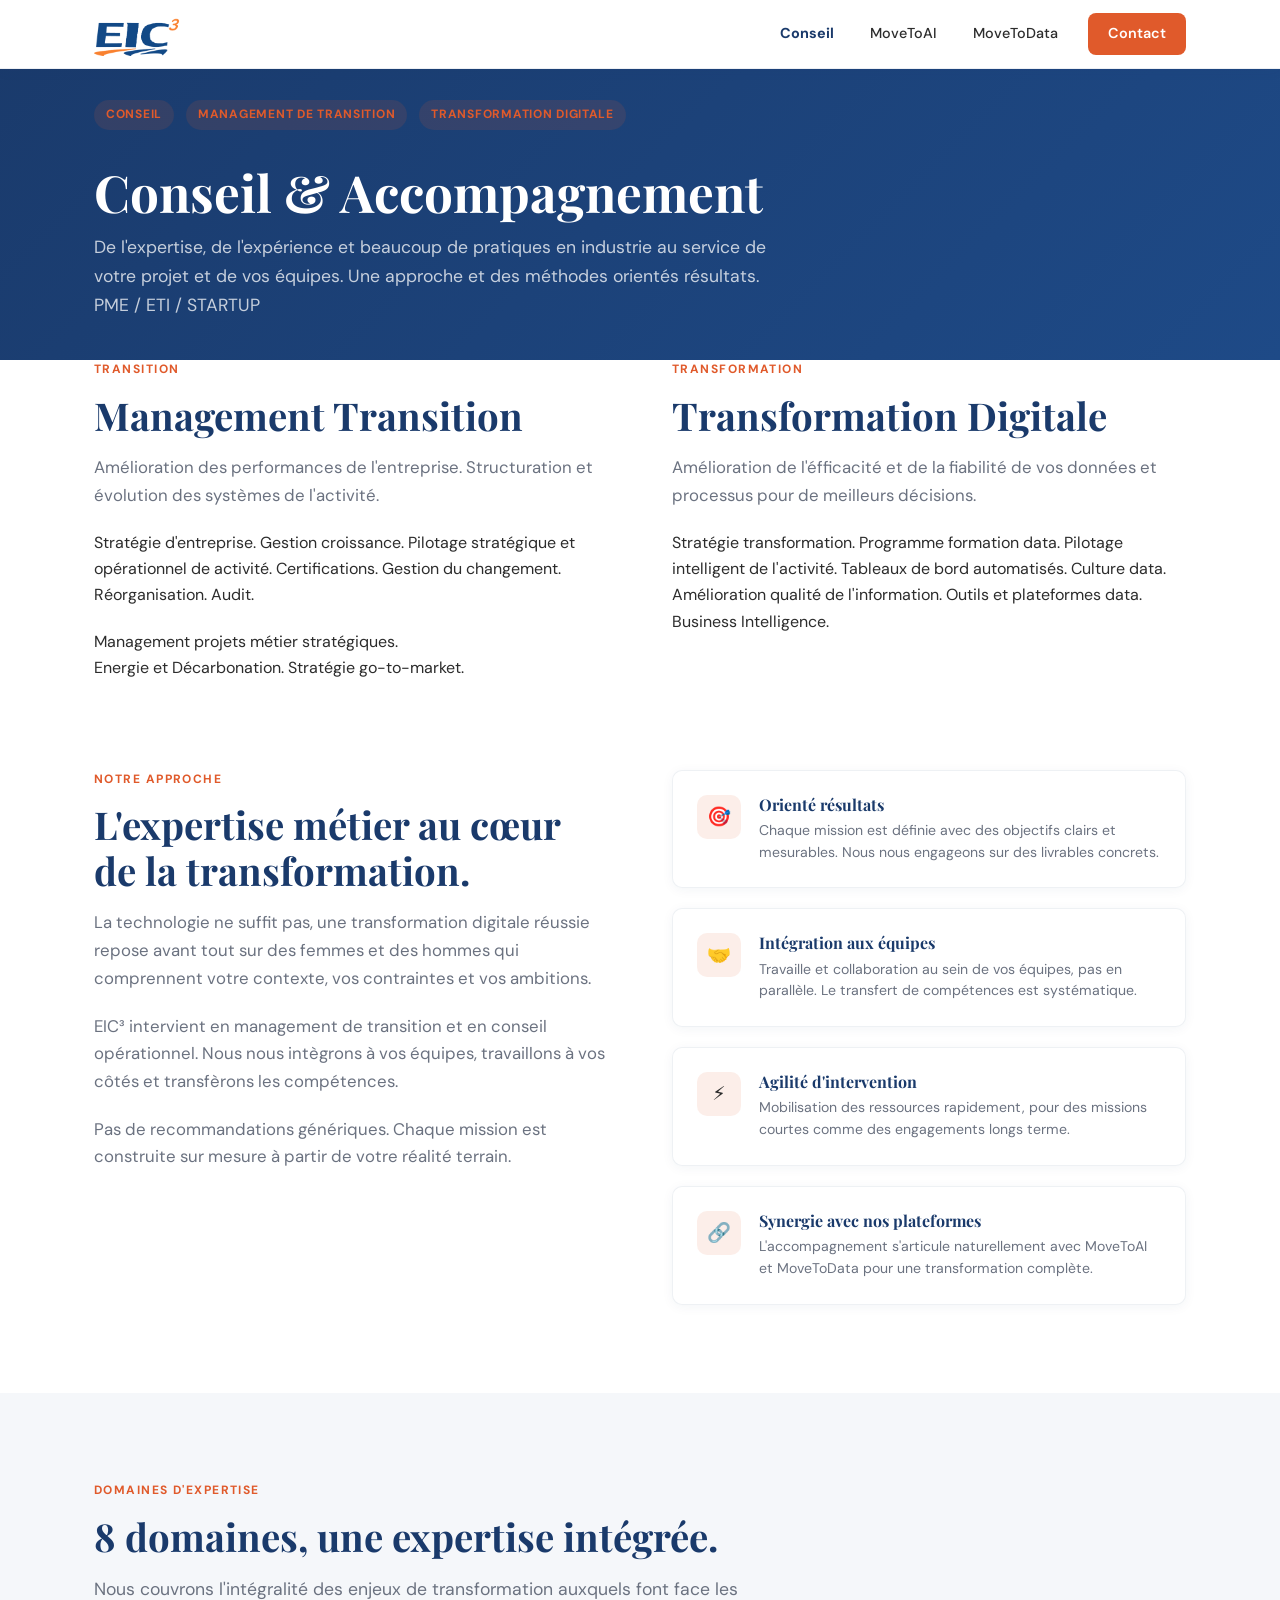
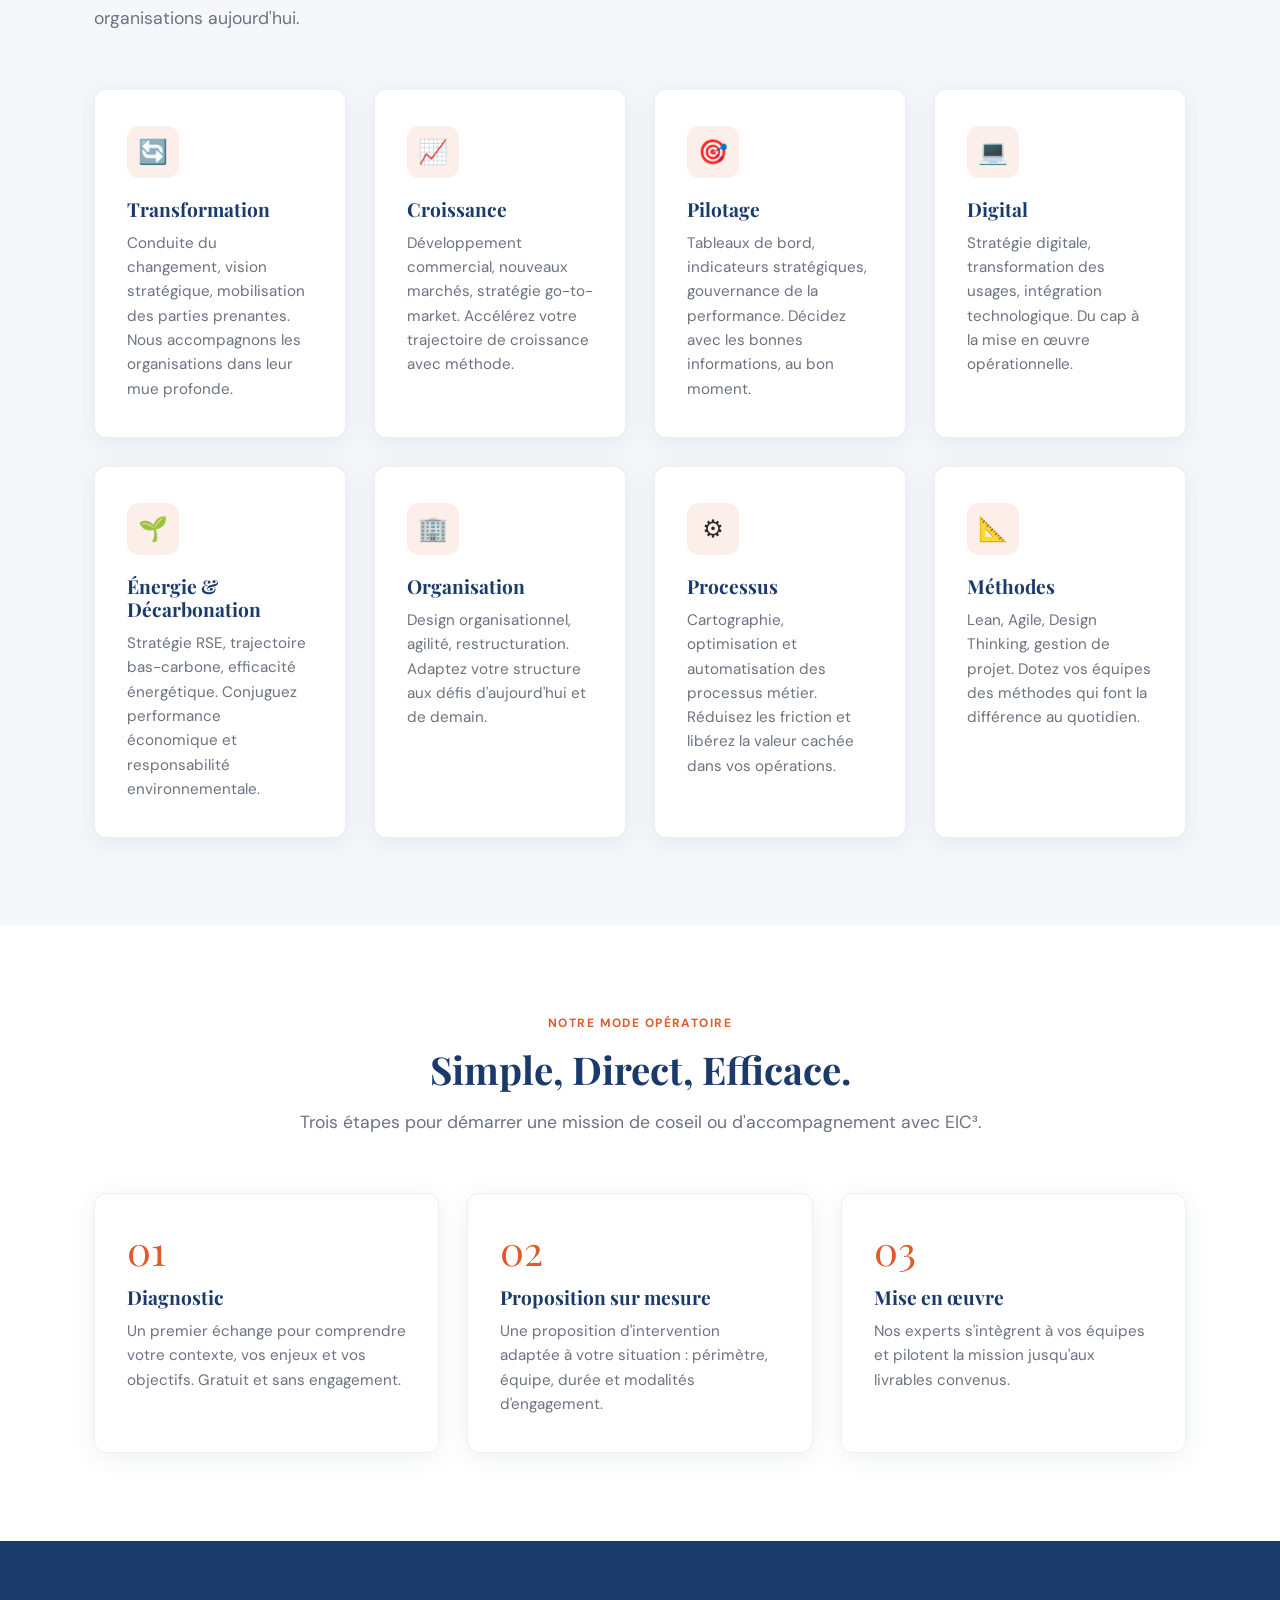
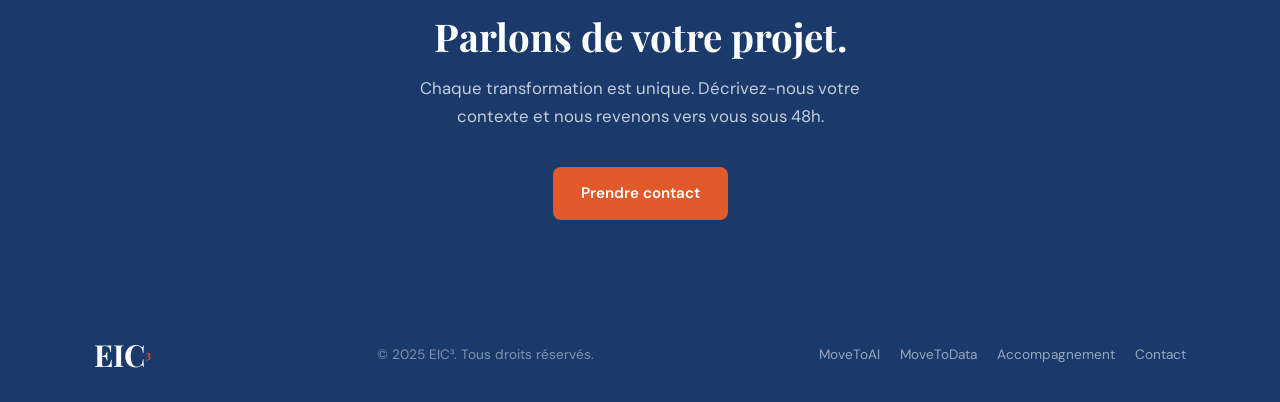
==== commit 04189ec2: "pages movetoai" ====
--- a/accompagnement.html
+++ b/accompagnement.html
@@ -26,9 +26,9 @@
           <span></span><span></span><span></span>
         </button>
         <nav class="nav" aria-label="Navigation principale">
+          <a href="accompagnement.html" class="nav__link" data-page="accompagnement.html">Conseil</a>
           <a href="movetoai.html" class="nav__link" data-page="movetoai.html">MoveToAI</a>
           <a href="movetodata.html" class="nav__link" data-page="movetodata.html">MoveToData</a>
-          <a href="accompagnement.html" class="nav__link" data-page="accompagnement.html">Accompagnement</a>
           <a href="contact.html" class="nav__link nav__cta" data-page="contact.html">Contact</a>
         </nav>
       </div>
@@ -39,10 +39,11 @@
   <section class="page-hero g-row">
     <div class="container g-col" style="--g-w: 100">
       <div class="badges">
-        <span class="badge badge--orange">Conseil sur mesure</span>
+        <span class="badge badge--orange">Conseil</span>
         <span class="badge badge--orange">Management de transition</span>
-      </div>
-      <h1 class="page-hero__title">Accompagnement & Conseil</h1>
+        <span class="badge badge--orange">Transformation Digitale</span>
+      </div>
+      <h1 class="page-hero__title">Conseil & Accompagnement</h1>
       <p class="page-hero__lead">
         De l'expertise, de l'expérience et beaucoup de pratiques en industrie
         au service de votre projet et de vos équipes.
@@ -60,28 +61,31 @@
       <div class="two-col g-row" style="--g-align: start">
         <div class="g-col" style="--g-w: 50">
           <p class="section-label">Transition</p>
-          <h2 class="section-title">Management de Transition</h2>
+          <h2 class="section-title">Management Transition</h2>
           <p style="color:var(--color-muted); font-size:1.05rem; margin-bottom:20px;">
-            Amélioration des performance de l'entreprise.  Stratégie d'entreprise.
-            Gestion croissance. Pilotage.
+            Amélioration des performances de l'entreprise. 
+            Structuration et évolution des systèmes de l'activité.</p>
+            Stratégie d'entreprise.
+            Gestion croissance. Pilotage stratégique et opérationnel de activité.
             Certifications. Gestion du changement.
             Réorganisation. Audit.
             </p>
             <p style="color:var(--color-muted); font-size:1.05rem; margin-bottom:20px;"></p>
-            Support Startup.
-            Gestion de projet métier.
-            Energie et décarbonation.
+            Management projets métier stratégiques.</p>
+            Energie et Décarbonation. Stratégie go-to-market.
             </p>
         </div>
         <div class="g-col" style="--g-w: 50">
           <p class="section-label">Transformation</p>
           <h2 class="section-title">Transformation Digitale</h2>
           <p style="color:var(--color-muted); font-size:1.05rem; margin-bottom:20px;">
-            Améliorer l'éfficacité, fiabiliser les processus avec de meilleurs décisions.
-            Stratégie transformation. Programme formation.
-            Culture data.
+            Amélioration de l'éfficacité et de la fiabilité de vos données 
+            et processus pour de meilleurs décisions.</p>
+            Stratégie transformation. Programme formation data. Pilotage intelligent de l'activité.
+            Tableaux de bord automatisés.
+            Culture data. Amélioration qualité de l'information.
             Outils et plateformes data.
-            BI.
+            Business Intelligence.
           </p>
 
         </div>
@@ -116,28 +120,32 @@
             <div class="feature__icon">🎯</div>
             <div class="feature__body">
               <h4>Orienté résultats</h4>
-              <p>Chaque mission est définie avec des objectifs clairs et mesurables. Nous nous engageons sur des livrables concrets.</p>
+              <p>Chaque mission est définie avec des objectifs clairs et mesurables. 
+                Nous nous engageons sur des livrables concrets.</p>
             </div>
           </div>
           <div class="feature">
             <div class="feature__icon">🤝</div>
             <div class="feature__body">
               <h4>Intégration aux équipes</h4>
-              <p>Nos consultants travaillent au sein de vos équipes, pas en parallèle. Le transfert de compétences est systématique.</p>
+              <p>Travaille et collaboration au sein de vos équipes, pas en parallèle. 
+                Le transfert de compétences est systématique.</p>
             </div>
           </div>
           <div class="feature">
             <div class="feature__icon">⚡</div>
             <div class="feature__body">
               <h4>Agilité d'intervention</h4>
-              <p>Nous pouvons mobiliser des ressources rapidement, pour des missions courtes comme des engagements longs terme.</p>
+              <p>Mobilisation des ressources rapidement, 
+                pour des missions courtes comme des engagements longs terme.</p>
             </div>
           </div>
           <div class="feature">
             <div class="feature__icon">🔗</div>
             <div class="feature__body">
               <h4>Synergie avec nos plateformes</h4>
-              <p>L'accompagnement s'articule naturellement avec MoveToAI et MoveToData pour une transformation complète.</p>
+              <p>L'accompagnement s'articule naturellement avec MoveToAI et MoveToData 
+                pour une transformation complète.</p>
             </div>
           </div>
         </div>
@@ -145,7 +153,7 @@
     </div>
   </section>
 
-  <!-- ── LIGNE 4 : Intro domaines d'expertise (1 col) ──── -->
+  <!-- ── LIGNE 5 : Intro domaines d'expertise (1 col) ──── -->
   <section class="section section--light">
     <div class="container">
       <div class="g-row">
@@ -153,13 +161,13 @@
           <p class="section-label">Domaines d'expertise</p>
           <h2 class="section-title">8 domaines, une expertise intégrée.</h2>
           <p class="section-lead">
-            Nos consultants couvrent l'intégralité des enjeux de transformation
+            Nous couvrons l'intégralité des enjeux de transformation
             auxquels font face les organisations aujourd'hui.
           </p>
         </div>
       </div>
 
-      <!-- ── LIGNE 5 : 8 cartes domaines (4 cols × 2 rangées) ── -->
+      <!-- ── LIGNE 6 : 8 cartes domaines (4 cols × 2 rangées) ── -->
       <div class="cards cards--4 g-row" style="--g-align: stretch">
 
         <div class="card g-col" style="--g-w: 25">
@@ -238,41 +246,44 @@
     </div>
   </section>
 
-  <!-- ── LIGNE 6 : Intro mode opératoire (1 col) ───────── -->
+  <!-- ── LIGNE 7 : Intro mode opératoire (1 col) ───────── -->
   <section class="section">
     <div class="container text-center">
       <div class="g-row">
         <div class="g-col" style="--g-w: 100">
           <p class="section-label">Notre mode opératoire</p>
-          <h2 class="section-title">Simple, direct, efficace.</h2>
+          <h2 class="section-title">Simple, Direct, Efficace.</h2>
           <p class="section-lead">
-            Trois étapes pour démarrer une mission d'accompagnement avec EIC³.
-          </p>
-        </div>
-      </div>
-
-      <!-- ── LIGNE 7 : 3 étapes (3 cols) ──────────────── -->
+            Trois étapes pour démarrer une mission de coseil ou d'accompagnement avec EIC³.
+          </p>
+        </div>
+      </div>
+
+      <!-- ── LIGNE 8 : 3 étapes (3 cols) ──────────────── -->
       <div class="cards cards--3 g-row mt-32" style="--g-align: stretch">
         <div class="card g-col" style="--g-w: 33; text-align:left;">
           <div style="font-family:var(--font-heading); font-size:2.5rem; color:var(--color-orange); margin-bottom:16px; line-height:1;">01</div>
           <h3 class="card__title">Diagnostic</h3>
-          <p class="card__text">Un premier échange pour comprendre votre contexte, vos enjeux et vos objectifs. Gratuit et sans engagement.</p>
+          <p class="card__text">Un premier échange pour comprendre votre contexte, 
+            vos enjeux et vos objectifs. Gratuit et sans engagement.</p>
         </div>
         <div class="card g-col" style="--g-w: 33; text-align:left;">
           <div style="font-family:var(--font-heading); font-size:2.5rem; color:var(--color-orange); margin-bottom:16px; line-height:1;">02</div>
           <h3 class="card__title">Proposition sur mesure</h3>
-          <p class="card__text">Une proposition d'intervention adaptée à votre situation : périmètre, équipe, durée et modalités d'engagement.</p>
+          <p class="card__text">Une proposition d'intervention adaptée à votre situation : 
+            périmètre, équipe, durée et modalités d'engagement.</p>
         </div>
         <div class="card g-col" style="--g-w: 33; text-align:left;">
           <div style="font-family:var(--font-heading); font-size:2.5rem; color:var(--color-orange); margin-bottom:16px; line-height:1;">03</div>
           <h3 class="card__title">Mise en œuvre</h3>
-          <p class="card__text">Nos experts s'intègrent à vos équipes et pilotent la mission jusqu'aux livrables convenus.</p>
+          <p class="card__text">Nos experts s'intègrent à vos équipes et pilotent 
+            la mission jusqu'aux livrables convenus.</p>
         </div>
       </div>
     </div>
   </section>
 
-  <!-- ── LIGNE 8 : CTA band (1 col, fond navy) ─────────── -->
+  <!-- ── LIGNE 9 : CTA band (1 col, fond navy) ─────────── -->
   <div class="g-row" style="background:var(--color-navy); padding: 72px 0;">
     <div class="container text-center">
       <div class="g-col" style="--g-w: 100">
@@ -286,7 +297,7 @@
     </div>
   </div>
 
-  <!-- ── LIGNE 9 : Footer (1 col) ──────────────────────── -->
+  <!-- ── LIGNE 10 : Footer (1 col) ──────────────────────── -->
   <!-- g-col sur footer.footer directement : getEffectiveBg remonte
        jusqu'au background navy → encadrement blanc correct -->
   <div class="g-row">
--- a/style.css
+++ b/style.css
@@ -41,6 +41,7 @@
 h1 { font-size: clamp(2rem, 5vw, 3.2rem); }
 h2 { font-size: clamp(1.6rem, 3.5vw, 2.4rem); }
 h3 { font-size: clamp(1.15rem, 2vw, 1.5rem); }
+h4 { font-size: clamp(1.4rem, 3vw, 2rem); }
 p { color: var(--color-text); }
 
 /* ===== LAYOUT ===== */
@@ -197,6 +198,7 @@
 .badge--orange { background: rgba(224,90,43,0.12); color: var(--color-orange); }
 .badge--navy { background: rgba(26,58,107,0.1); color: var(--color-navy); }
 .badge--green { background: rgba(16,150,72,0.1); color: #109648; }
+.badge--white { background: rgba(99, 236, 156, 0.1); color: #fefffd; }
 .badges { margin-bottom: 24px; }
 
 /* ===== HERO ===== */
@@ -279,12 +281,12 @@
 
 /* ===== PAGE HERO (inner pages) ===== */
 .page-hero {
-  padding-top: 130px;
-  padding-bottom: 72px;
+  padding-top: 100px;
+  padding-bottom: 40px;
   background: linear-gradient(135deg, var(--color-navy) 0%, #1e4a87 100%);
 }
-.page-hero__title { color: var(--color-white); margin-bottom: 16px; }
-.page-hero__lead { color: rgba(255,255,255,0.75); font-size: 1.1rem; max-width: 580px; }
+.page-hero__title { color: var(--color-white); margin-bottom: 10px; }
+.page-hero__lead { color: rgba(255,255,255,0.75); font-size: 1.1rem; max-width: 700px; }
 
 /* ===== CARDS ===== */
 .cards { display: grid; gap: 28px; }
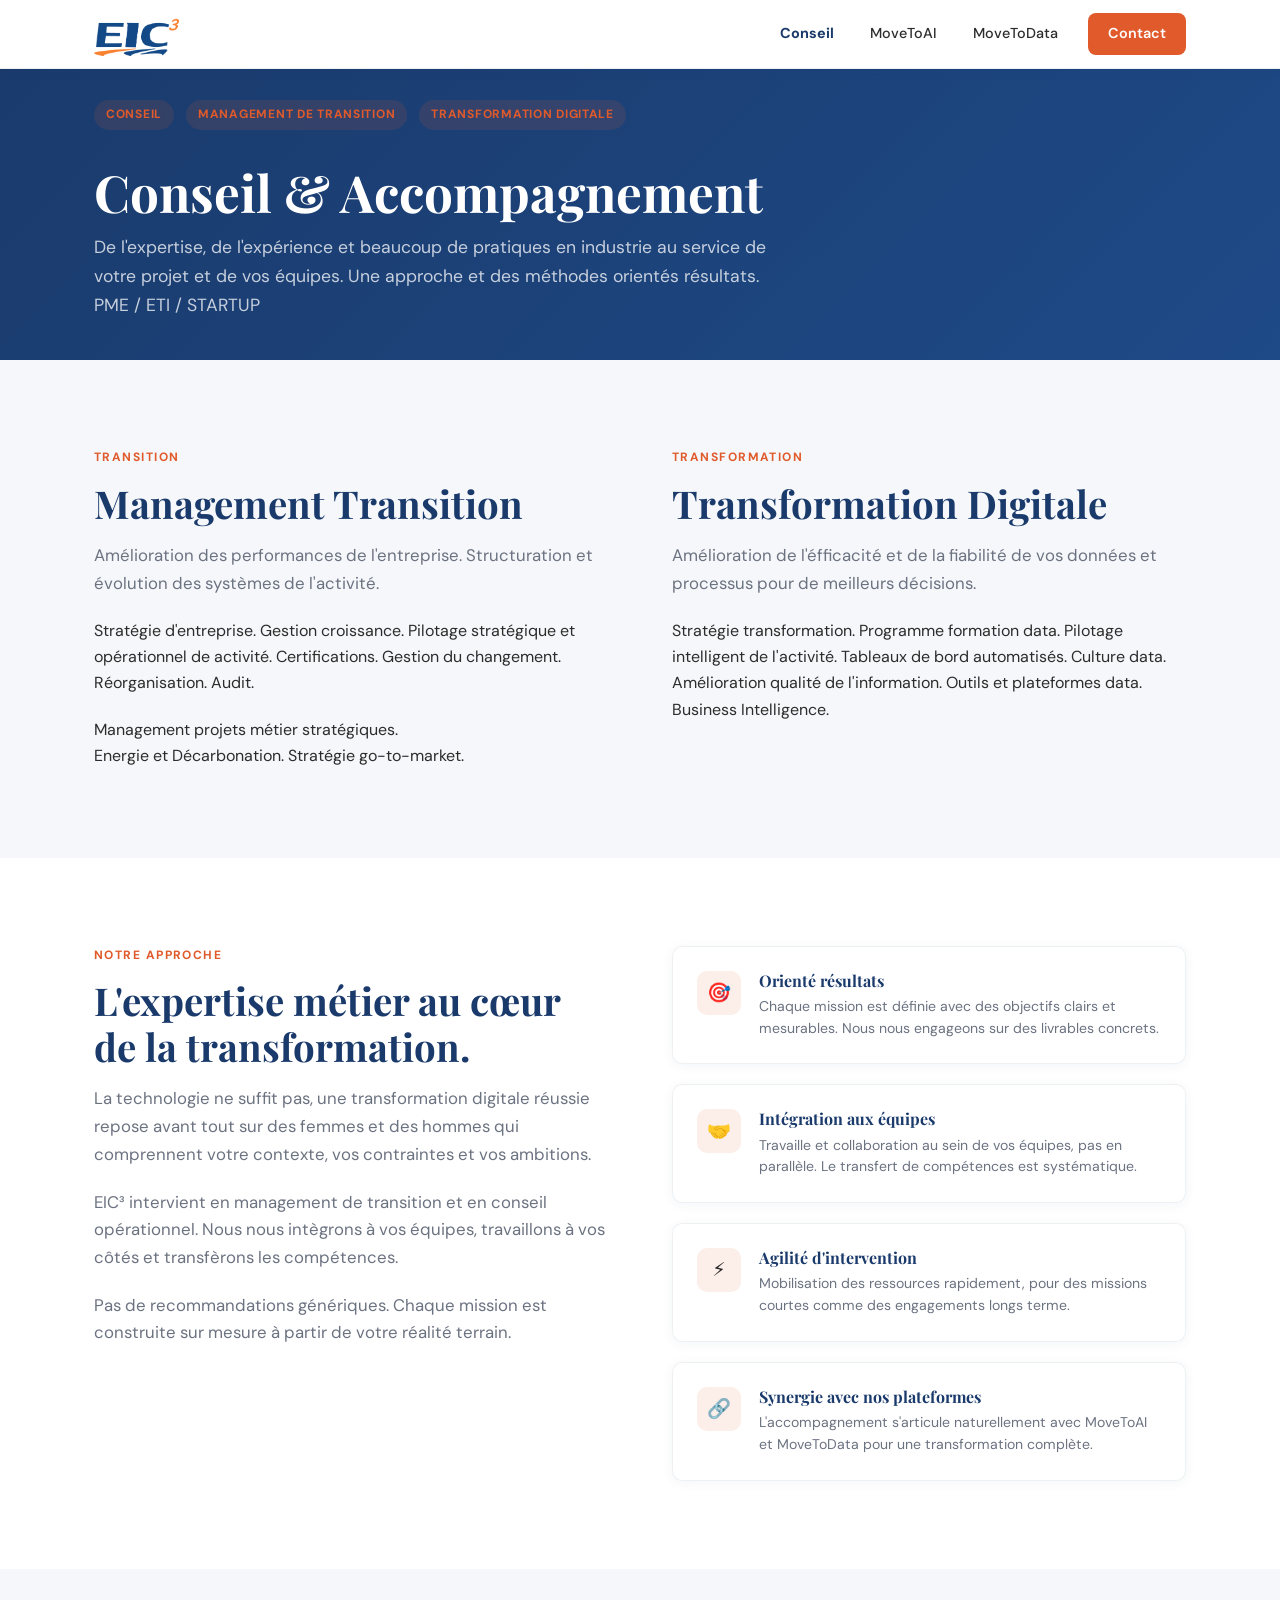
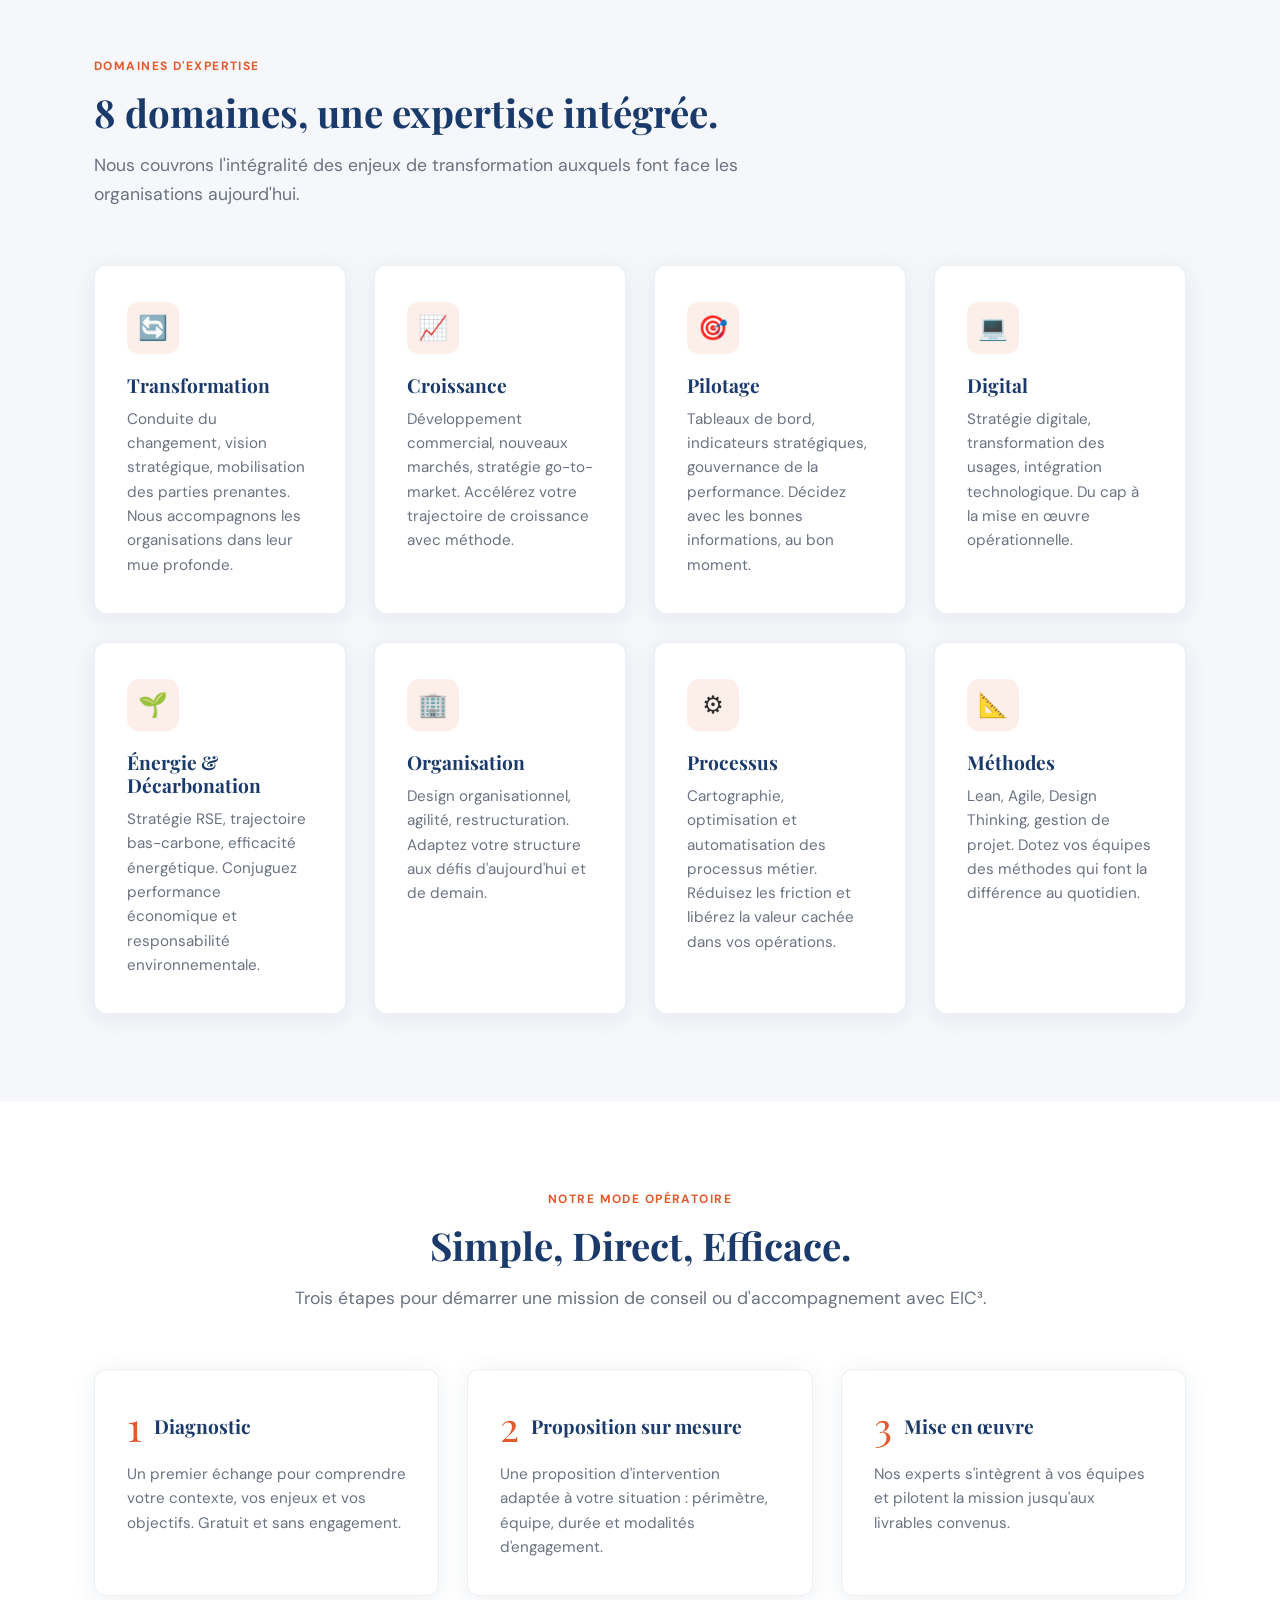
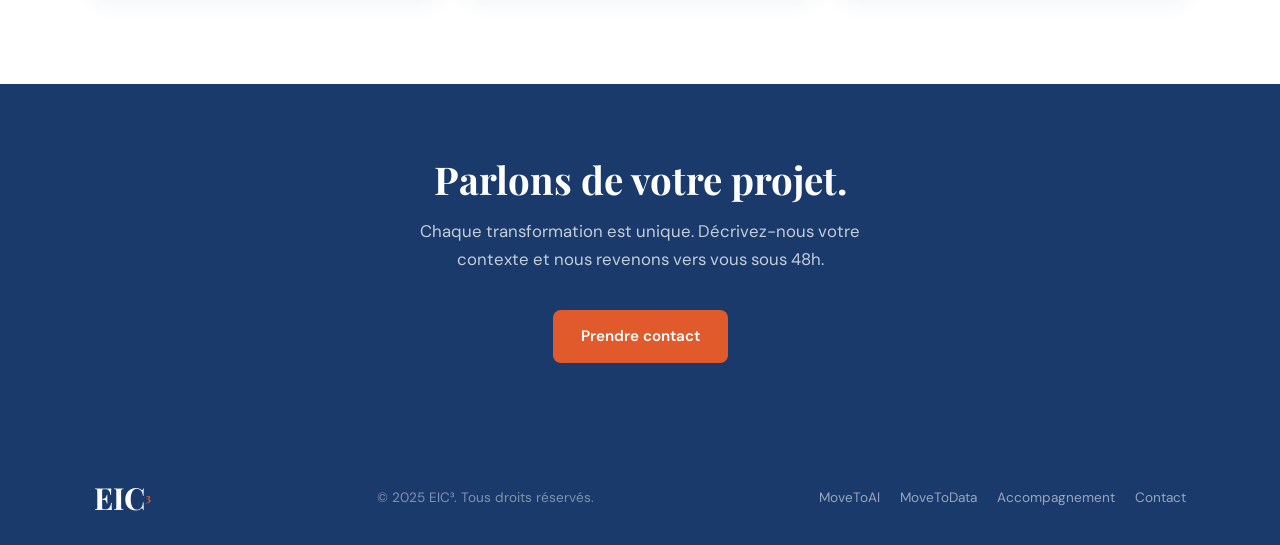
==== commit 2f93f11f: "votre message de commit" ====
--- a/accompagnement.html
+++ b/accompagnement.html
@@ -56,7 +56,7 @@
   </section>
 
   <!-- ── LIGNE 3 : 2 colonnes ─────────────────────────── -->
-  <section class=""section section--light"">
+  <section class="section section--light">
     <div class="container">
       <div class="two-col g-row" style="--g-align: start">
         <div class="g-col" style="--g-w: 50">
@@ -254,7 +254,7 @@
           <p class="section-label">Notre mode opératoire</p>
           <h2 class="section-title">Simple, Direct, Efficace.</h2>
           <p class="section-lead">
-            Trois étapes pour démarrer une mission de coseil ou d'accompagnement avec EIC³.
+            Trois étapes pour démarrer une mission de conseil ou d'accompagnement avec EIC³.
           </p>
         </div>
       </div>
@@ -262,21 +262,27 @@
       <!-- ── LIGNE 8 : 3 étapes (3 cols) ──────────────── -->
       <div class="cards cards--3 g-row mt-32" style="--g-align: stretch">
         <div class="card g-col" style="--g-w: 33; text-align:left;">
-          <div style="font-family:var(--font-heading); font-size:2.5rem; color:var(--color-orange); margin-bottom:16px; line-height:1;">01</div>
-          <h3 class="card__title">Diagnostic</h3>
-          <p class="card__text">Un premier échange pour comprendre votre contexte, 
+          <div style="display:flex; align-items:center; gap:12px; margin-bottom:16px;">
+            <div style="font-family:var(--font-heading); font-size:2.5rem; color:var(--color-orange); line-height:1;">1</div>
+            <h3 class="card__title" style="margin:0;">Diagnostic</h3>
+          </div>
+          <p class="card__text">Un premier échange pour comprendre votre contexte,
             vos enjeux et vos objectifs. Gratuit et sans engagement.</p>
         </div>
         <div class="card g-col" style="--g-w: 33; text-align:left;">
-          <div style="font-family:var(--font-heading); font-size:2.5rem; color:var(--color-orange); margin-bottom:16px; line-height:1;">02</div>
-          <h3 class="card__title">Proposition sur mesure</h3>
-          <p class="card__text">Une proposition d'intervention adaptée à votre situation : 
+          <div style="display:flex; align-items:center; gap:12px; margin-bottom:16px;">
+            <div style="font-family:var(--font-heading); font-size:2.5rem; color:var(--color-orange); line-height:1;">2</div>
+            <h3 class="card__title" style="margin:0;">Proposition sur mesure</h3>
+          </div>
+          <p class="card__text">Une proposition d'intervention adaptée à votre situation :
             périmètre, équipe, durée et modalités d'engagement.</p>
         </div>
         <div class="card g-col" style="--g-w: 33; text-align:left;">
-          <div style="font-family:var(--font-heading); font-size:2.5rem; color:var(--color-orange); margin-bottom:16px; line-height:1;">03</div>
-          <h3 class="card__title">Mise en œuvre</h3>
-          <p class="card__text">Nos experts s'intègrent à vos équipes et pilotent 
+          <div style="display:flex; align-items:center; gap:12px; margin-bottom:16px;">
+            <div style="font-family:var(--font-heading); font-size:2.5rem; color:var(--color-orange); line-height:1;">3</div>
+            <h3 class="card__title" style="margin:0;">Mise en œuvre</h3>
+          </div>
+          <p class="card__text">Nos experts s'intègrent à vos équipes et pilotent
             la mission jusqu'aux livrables convenus.</p>
         </div>
       </div>
--- a/style.css
+++ b/style.css
@@ -185,6 +185,17 @@
 
 /* ===== BADGES ===== */
 .badge {
+  display: inline-block;
+  font-size: 0.75rem;
+  font-weight: 700;
+  letter-spacing: 0.06em;
+  text-transform: uppercase;
+  padding: 5px 12px;
+  border-radius: 100px;
+  margin-right: 8px;
+  margin-bottom: 8px;
+}
+.badge1 {
   display: inline-block;
   font-size: 0.75rem;
   font-weight: 700;
@@ -515,7 +526,7 @@
 .color-orange { color: var(--color-orange); }
 
 /* ===== MOBILE NAV ===== */
-@media (max-width: 768px) {
+@media (max-width: 640px) {
   .hamburger { display: flex; }
   .nav {
     display: none;
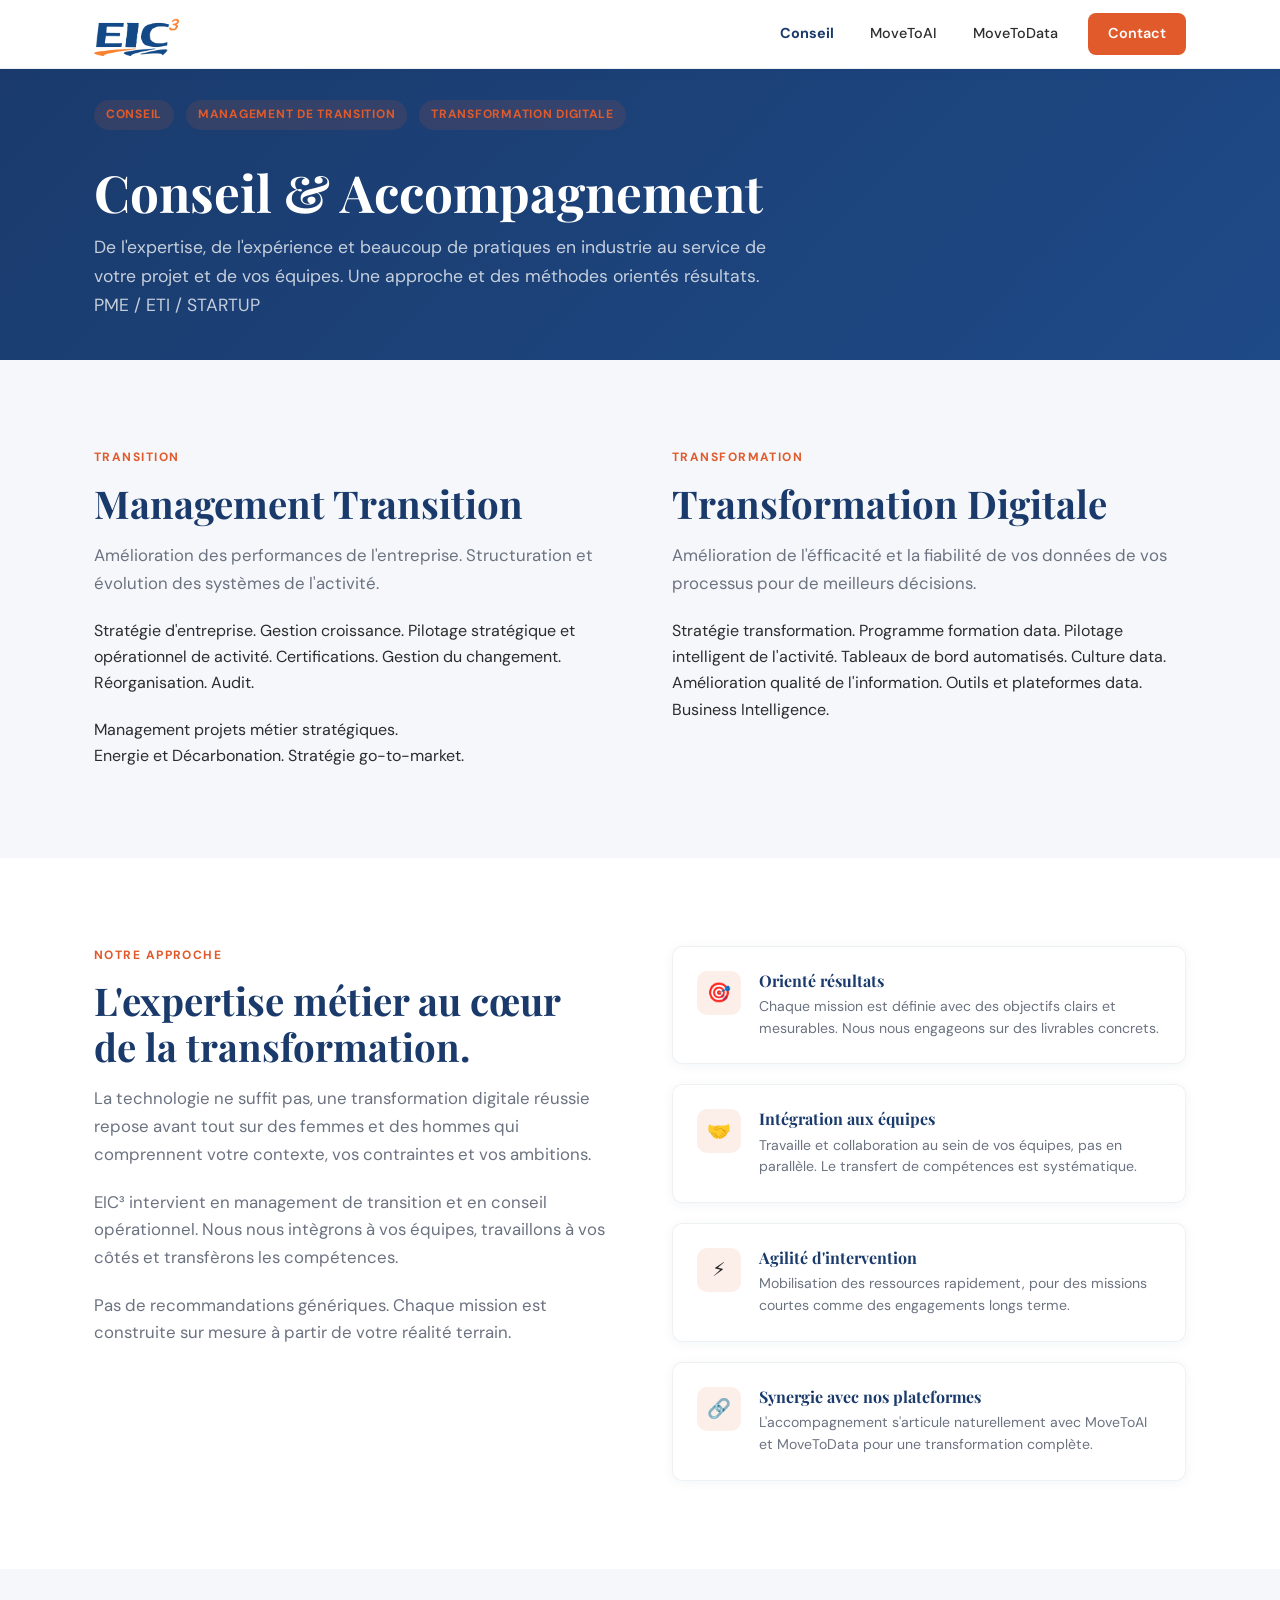
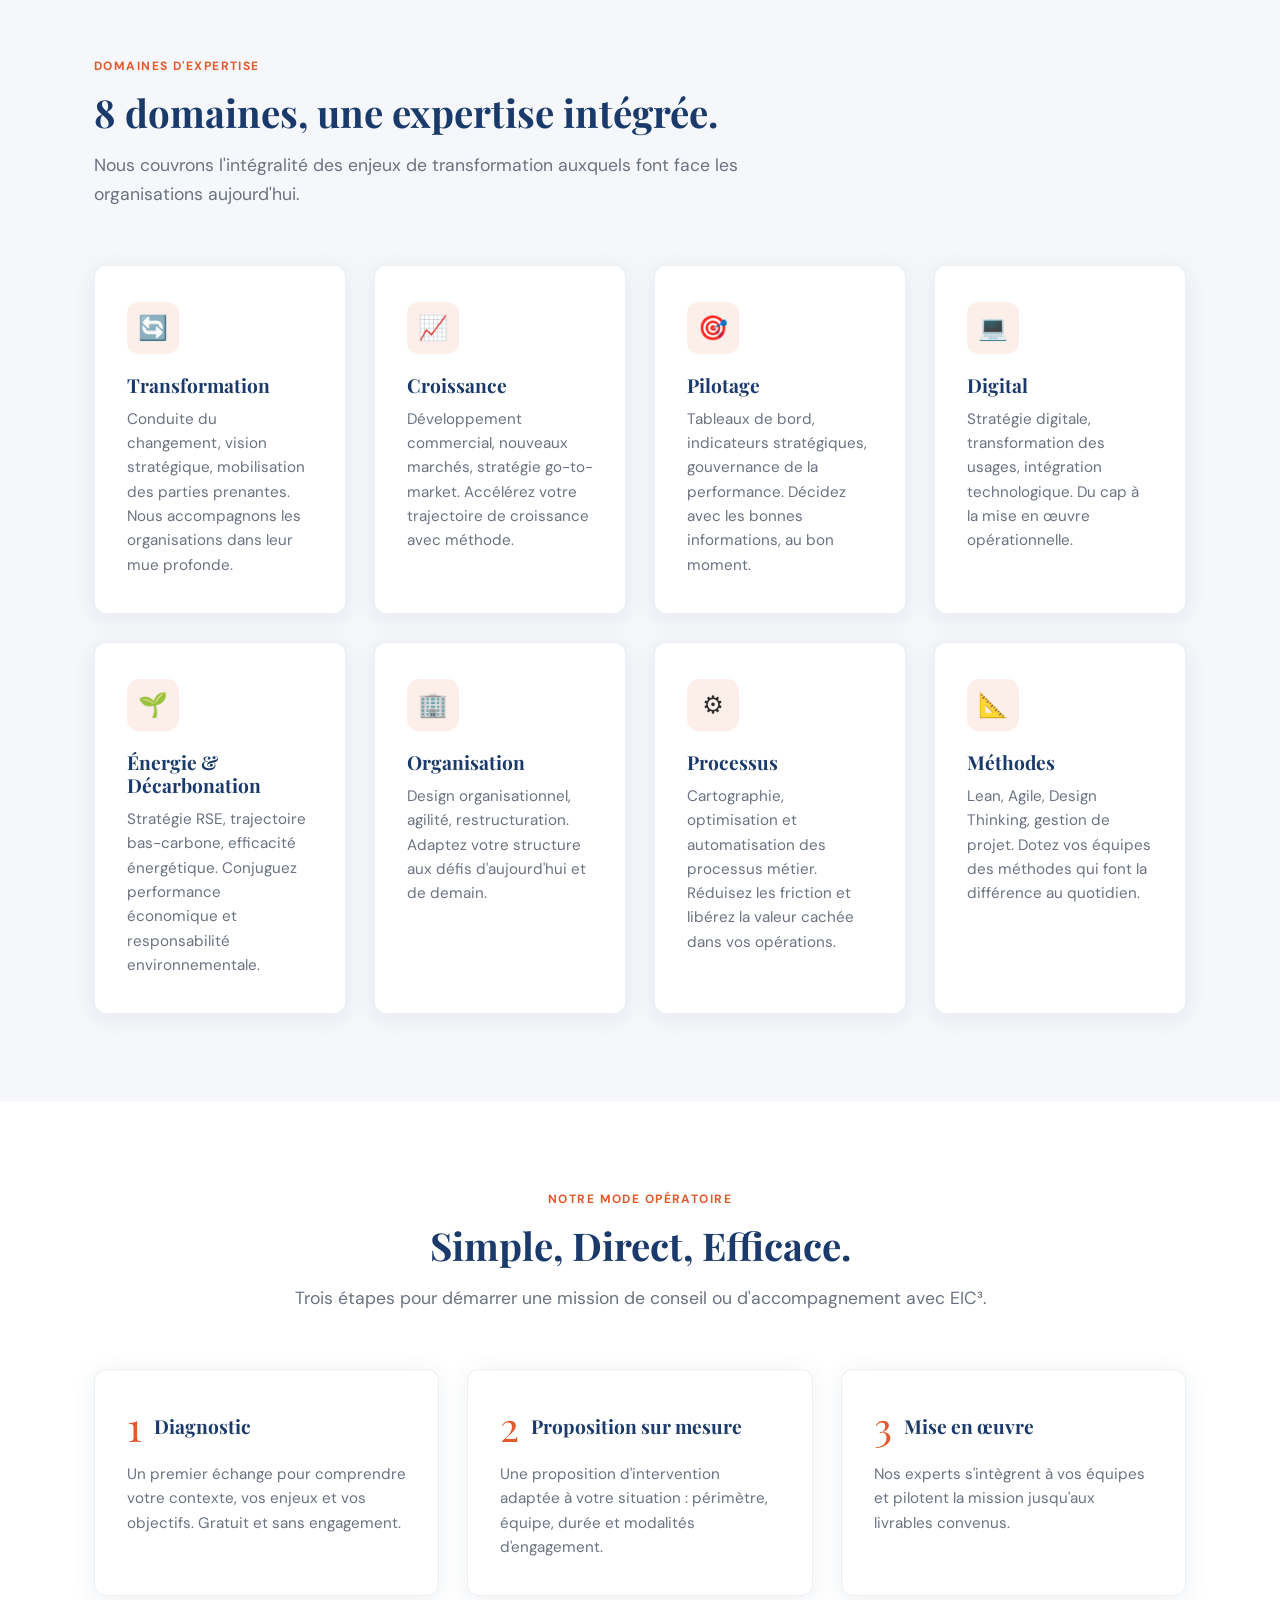
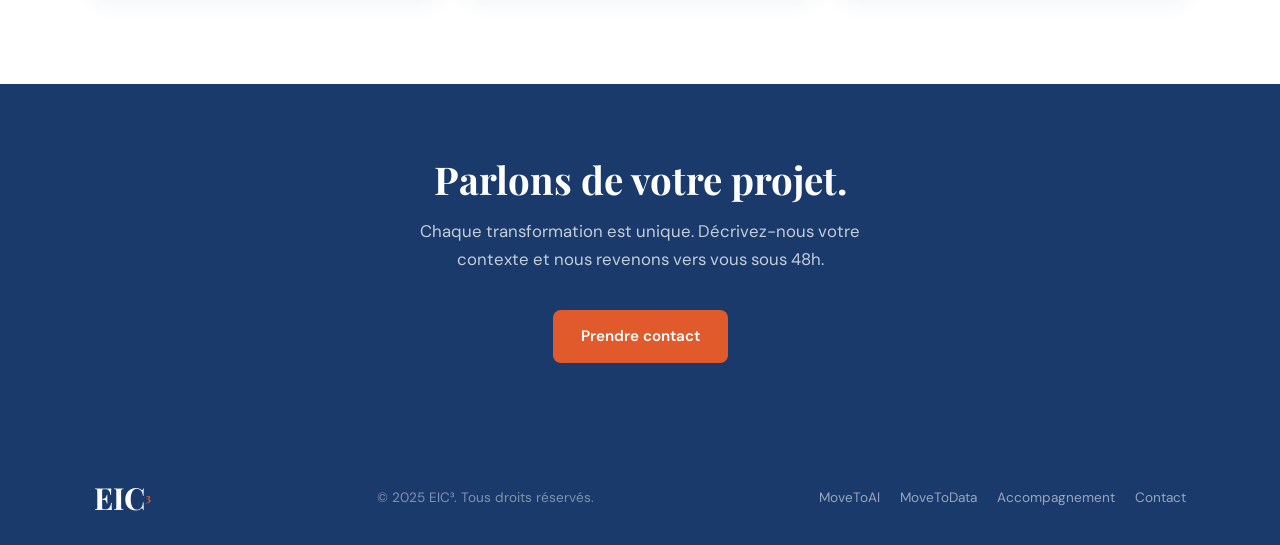
==== commit b9f32b93: "votre message de commit" ====
--- a/accompagnement.html
+++ b/accompagnement.html
@@ -79,8 +79,8 @@
           <p class="section-label">Transformation</p>
           <h2 class="section-title">Transformation Digitale</h2>
           <p style="color:var(--color-muted); font-size:1.05rem; margin-bottom:20px;">
-            Amélioration de l'éfficacité et de la fiabilité de vos données 
-            et processus pour de meilleurs décisions.</p>
+            Amélioration de l'éfficacité et la fiabilité de vos données 
+            de vos processus pour de meilleurs décisions.</p>
             Stratégie transformation. Programme formation data. Pilotage intelligent de l'activité.
             Tableaux de bord automatisés.
             Culture data. Amélioration qualité de l'information.
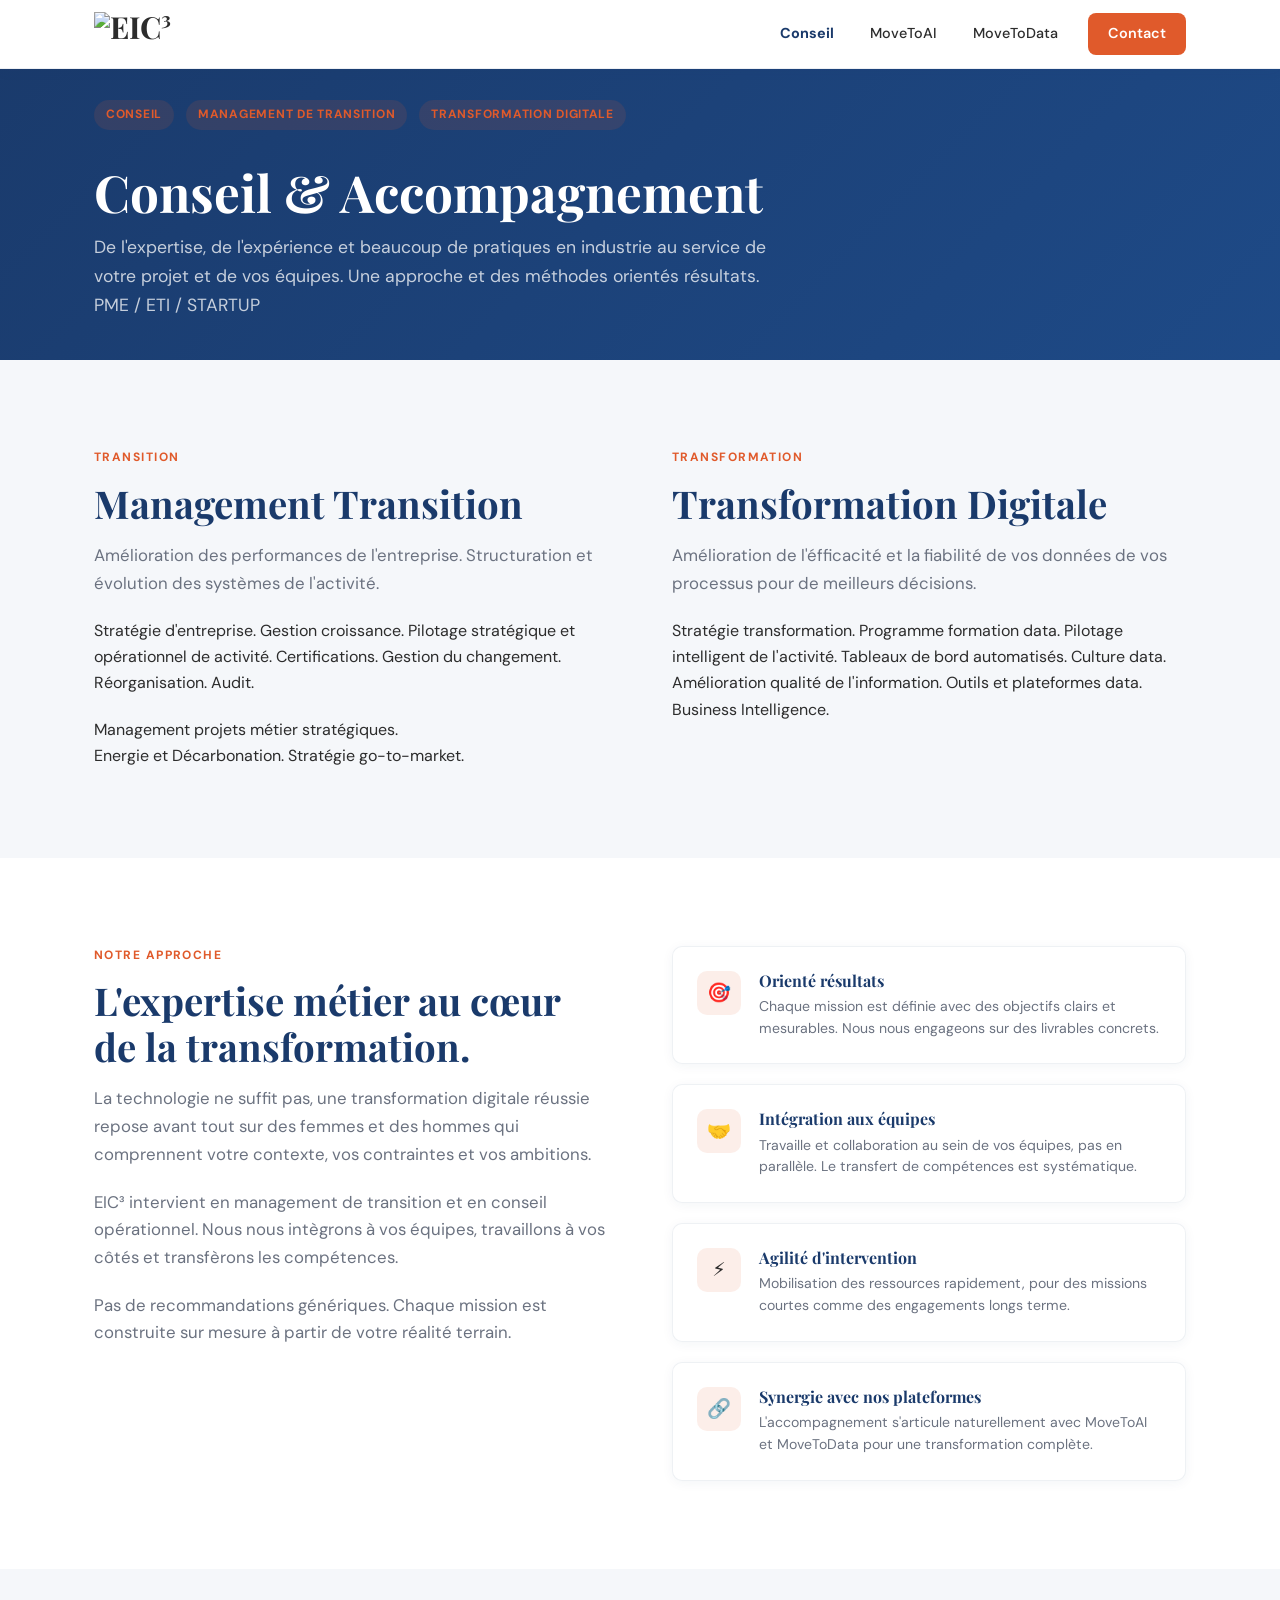
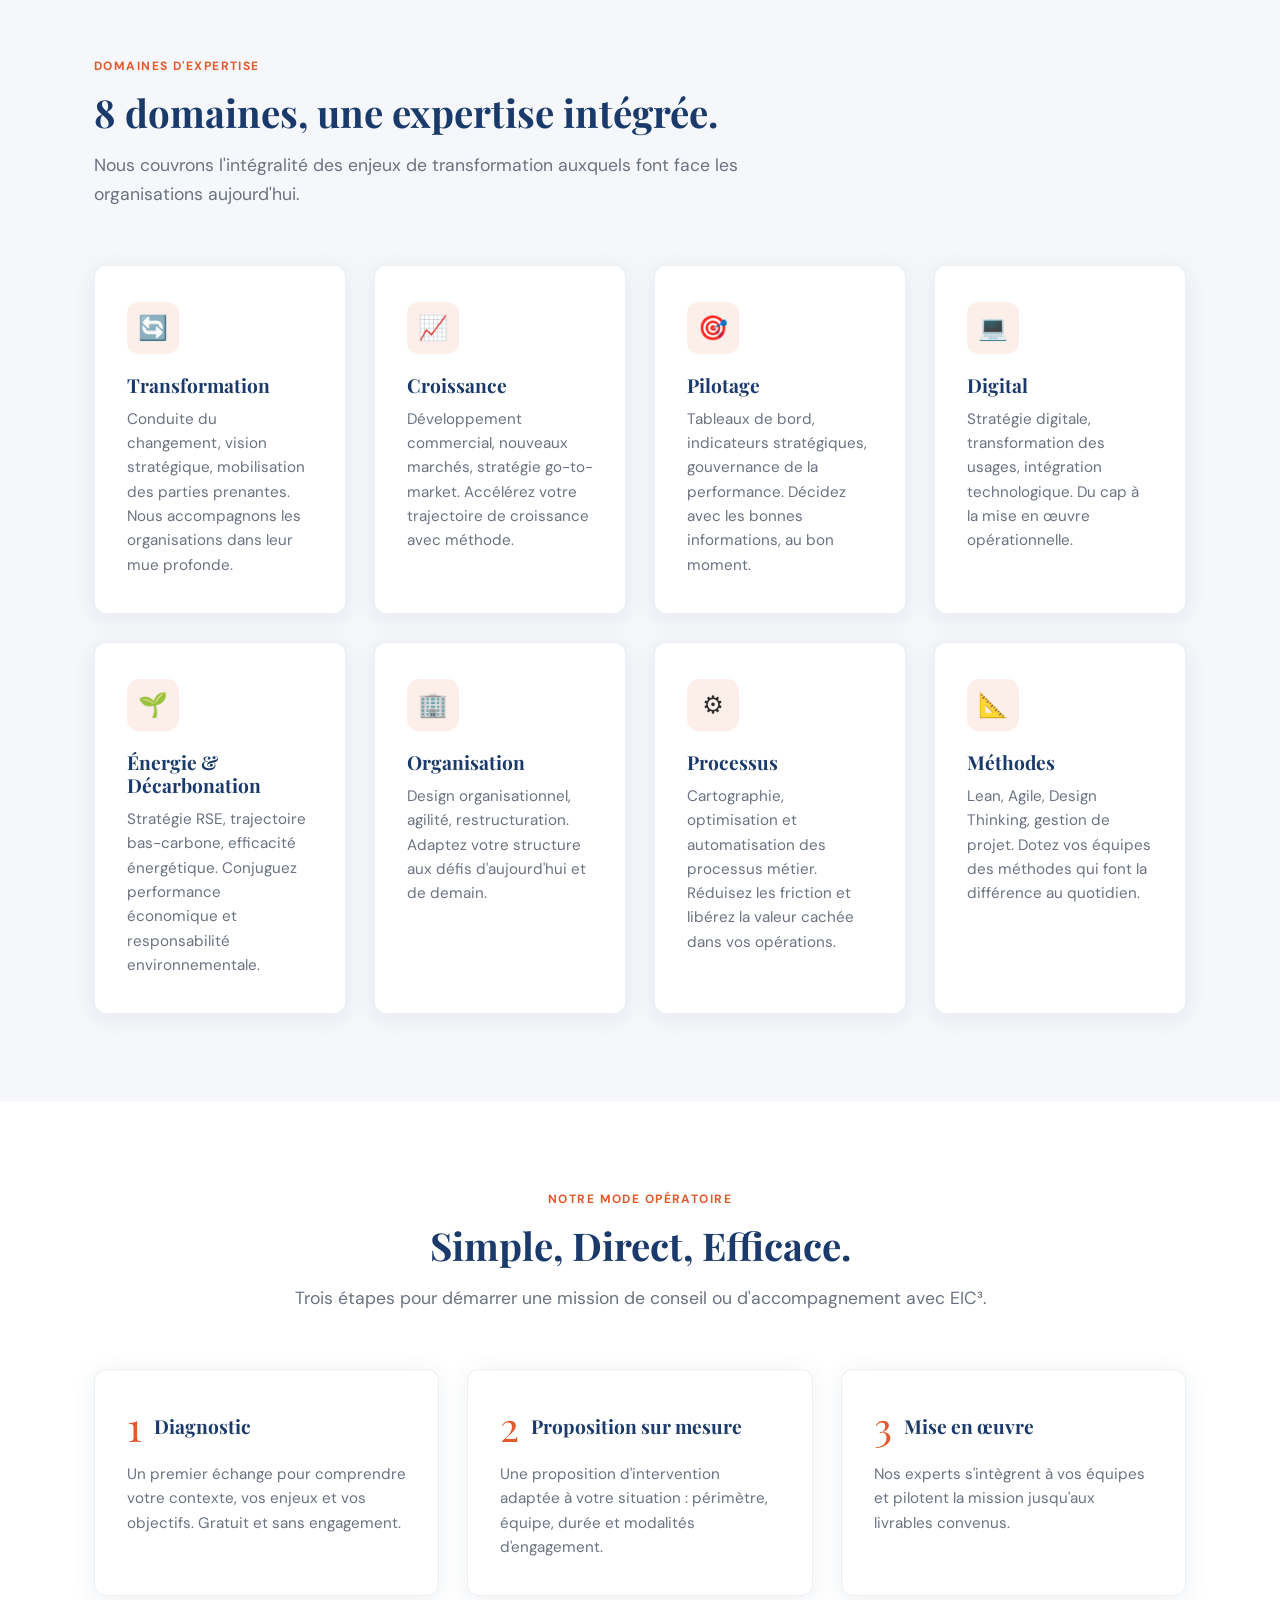
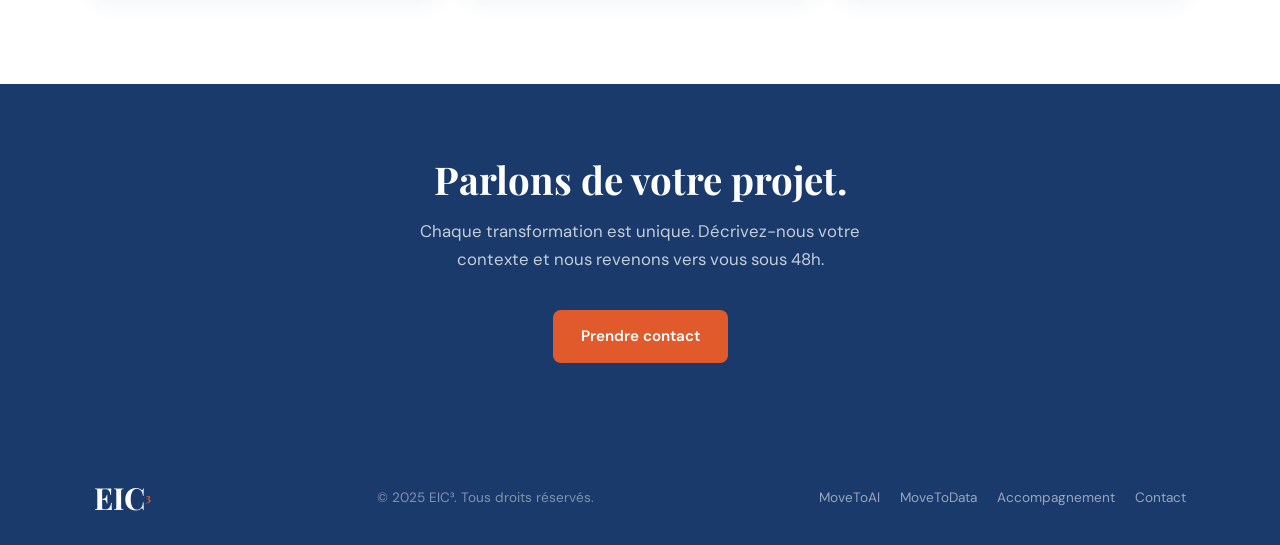
==== commit ab1bc975: "modifs page contact" ====
--- a/accompagnement.html
+++ b/accompagnement.html
@@ -19,7 +19,7 @@
       <div class="container header__inner">
         <a href="index.html" class="logo-wrap" aria-label="EIC³ accueil">
           <div class="logo">
-            <img src="assets/logoeic3.png" alt="EIC³" class="logo__img" />
+            <img src="assets/logoconseil.png" alt="EIC³" class="logo__img" />
           </div>
         </a>
         <button class="hamburger" aria-label="Menu">
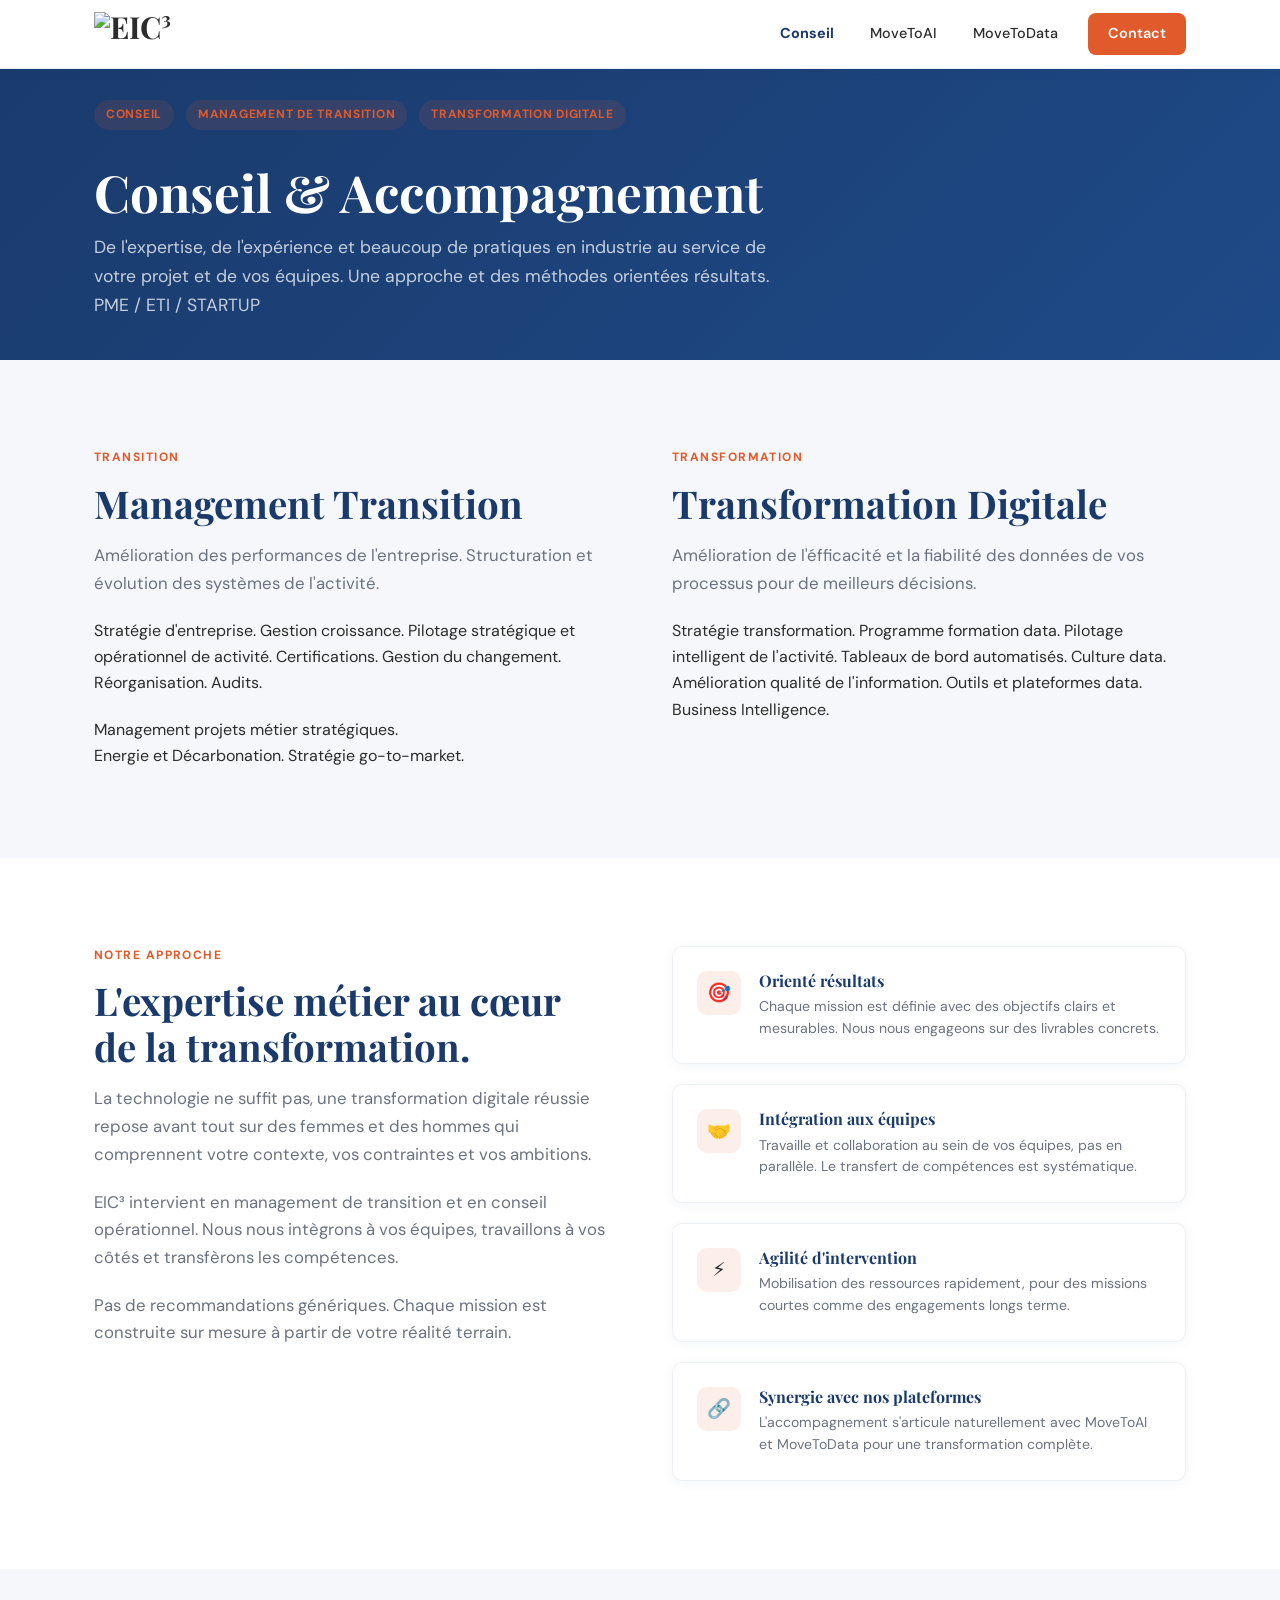
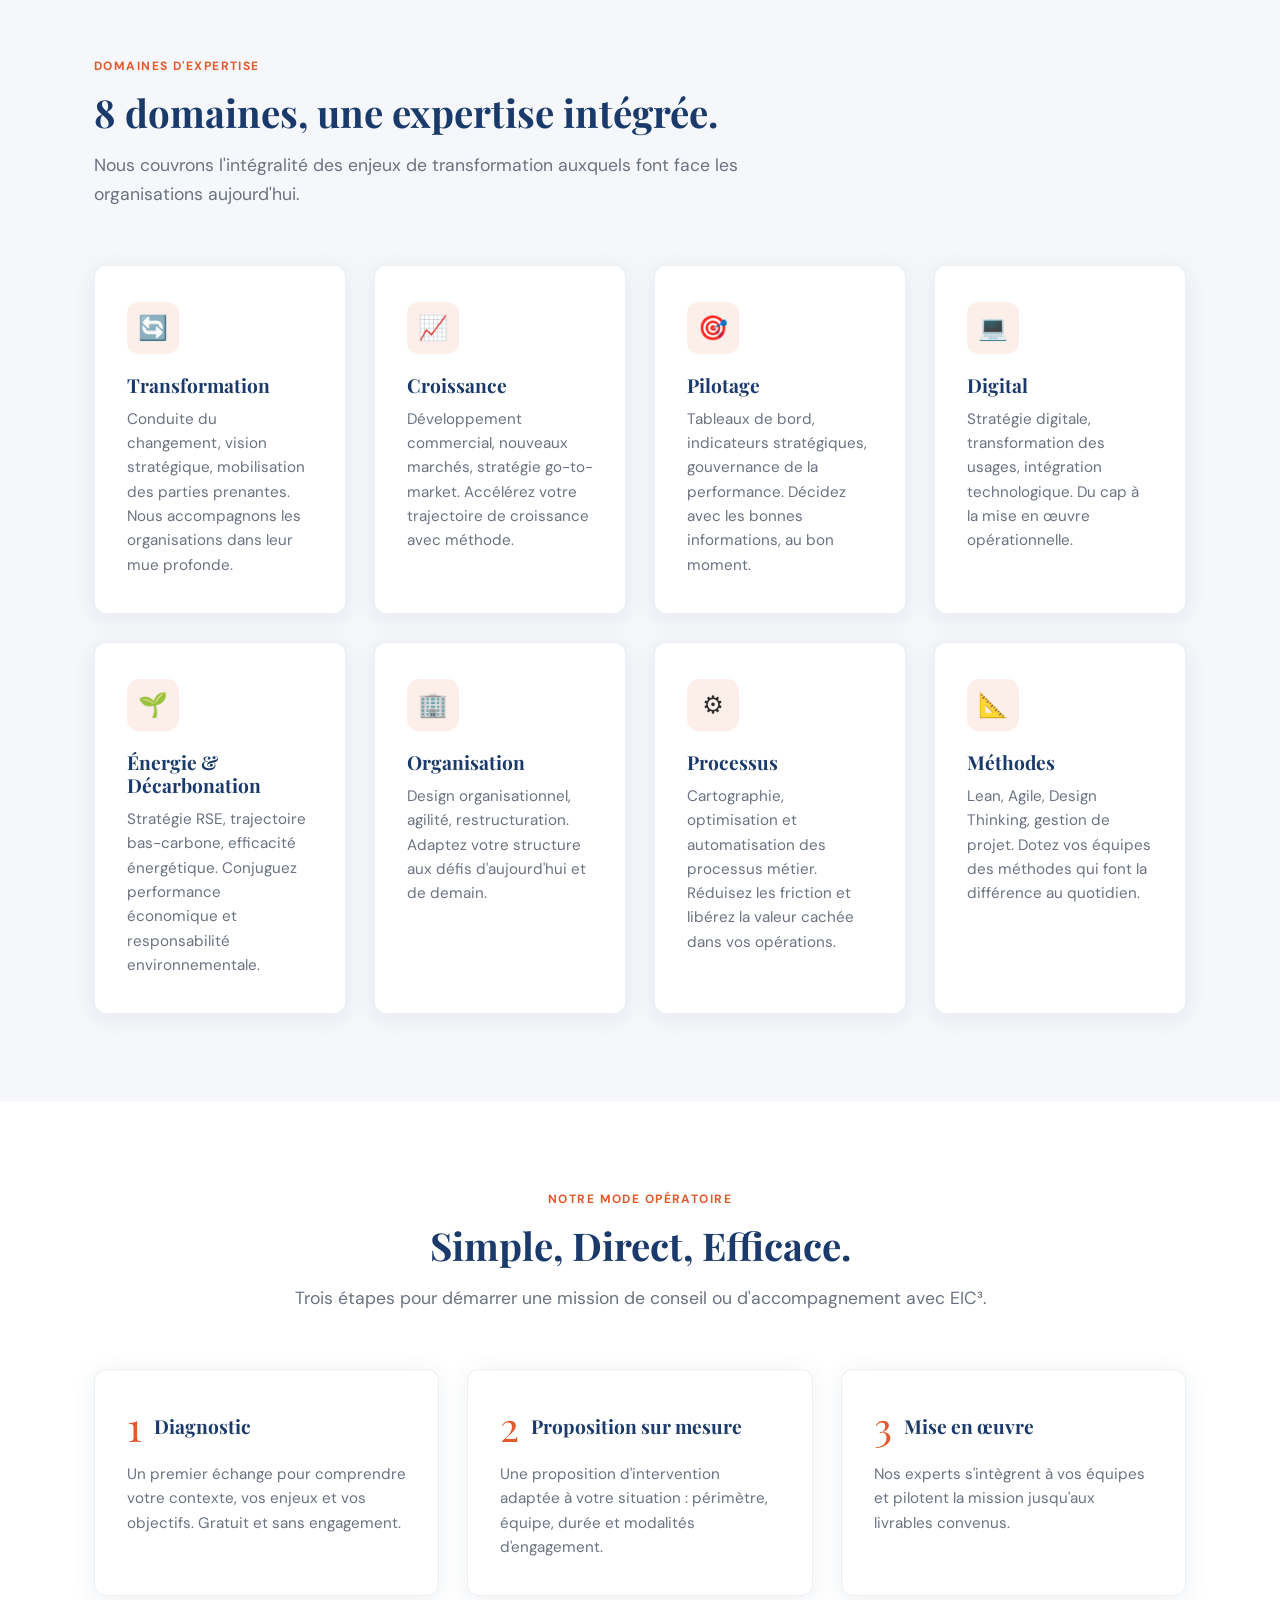
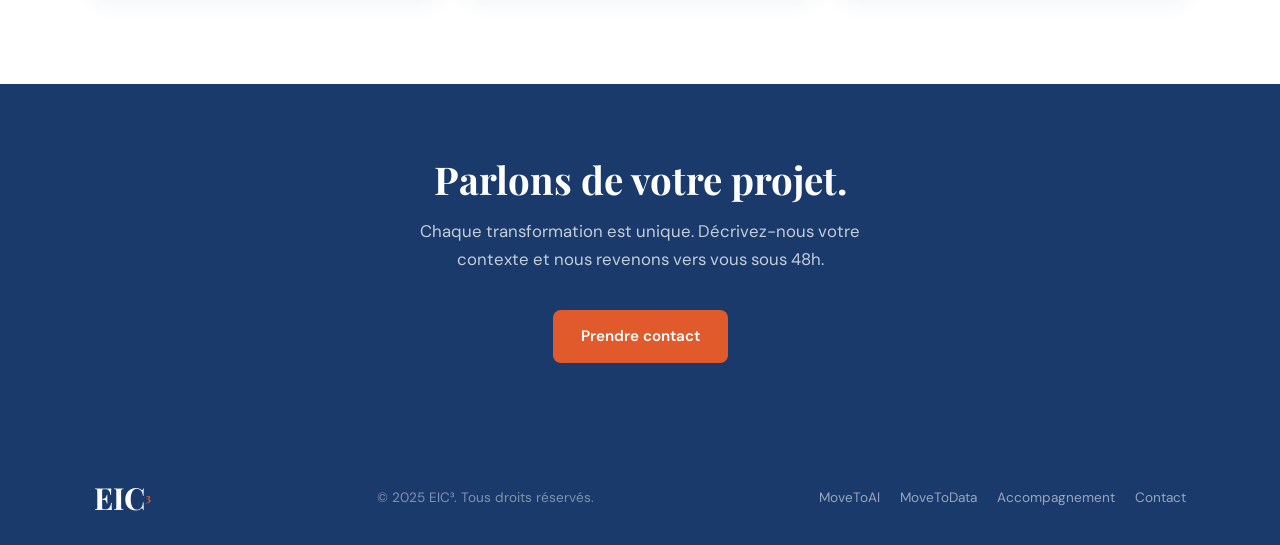
==== commit c3126056: "votre message de commit" ====
--- a/accompagnement.html
+++ b/accompagnement.html
@@ -47,7 +47,7 @@
       <p class="page-hero__lead">
         De l'expertise, de l'expérience et beaucoup de pratiques en industrie
         au service de votre projet et de vos équipes.
-        Une approche et des méthodes orientés résultats.
+        Une approche et des méthodes orientées résultats.
       </p>
       <p class="page-hero__lead">
         PME / ETI / STARTUP
@@ -68,7 +68,7 @@
             Stratégie d'entreprise.
             Gestion croissance. Pilotage stratégique et opérationnel de activité.
             Certifications. Gestion du changement.
-            Réorganisation. Audit.
+            Réorganisation. Audits.
             </p>
             <p style="color:var(--color-muted); font-size:1.05rem; margin-bottom:20px;"></p>
             Management projets métier stratégiques.</p>
@@ -79,7 +79,7 @@
           <p class="section-label">Transformation</p>
           <h2 class="section-title">Transformation Digitale</h2>
           <p style="color:var(--color-muted); font-size:1.05rem; margin-bottom:20px;">
-            Amélioration de l'éfficacité et la fiabilité de vos données 
+            Amélioration de l'éfficacité et la fiabilité des données 
             de vos processus pour de meilleurs décisions.</p>
             Stratégie transformation. Programme formation data. Pilotage intelligent de l'activité.
             Tableaux de bord automatisés.
--- a/style.css
+++ b/style.css
@@ -235,6 +235,14 @@
   margin-bottom: 16px;
 }
 .hero__pretitle {
+  color: var(--color-white);
+  font-family: var(--font-heading);
+  font-weight: 700;
+  font-size: clamp(1.5rem, 2.4vw, 1.9rem);
+  line-height: 1.35;
+  text-align: center;
+}
+.hero__pretitle1 {
   color: var(--color-white);
   font-family: var(--font-heading);
   font-weight: 700;
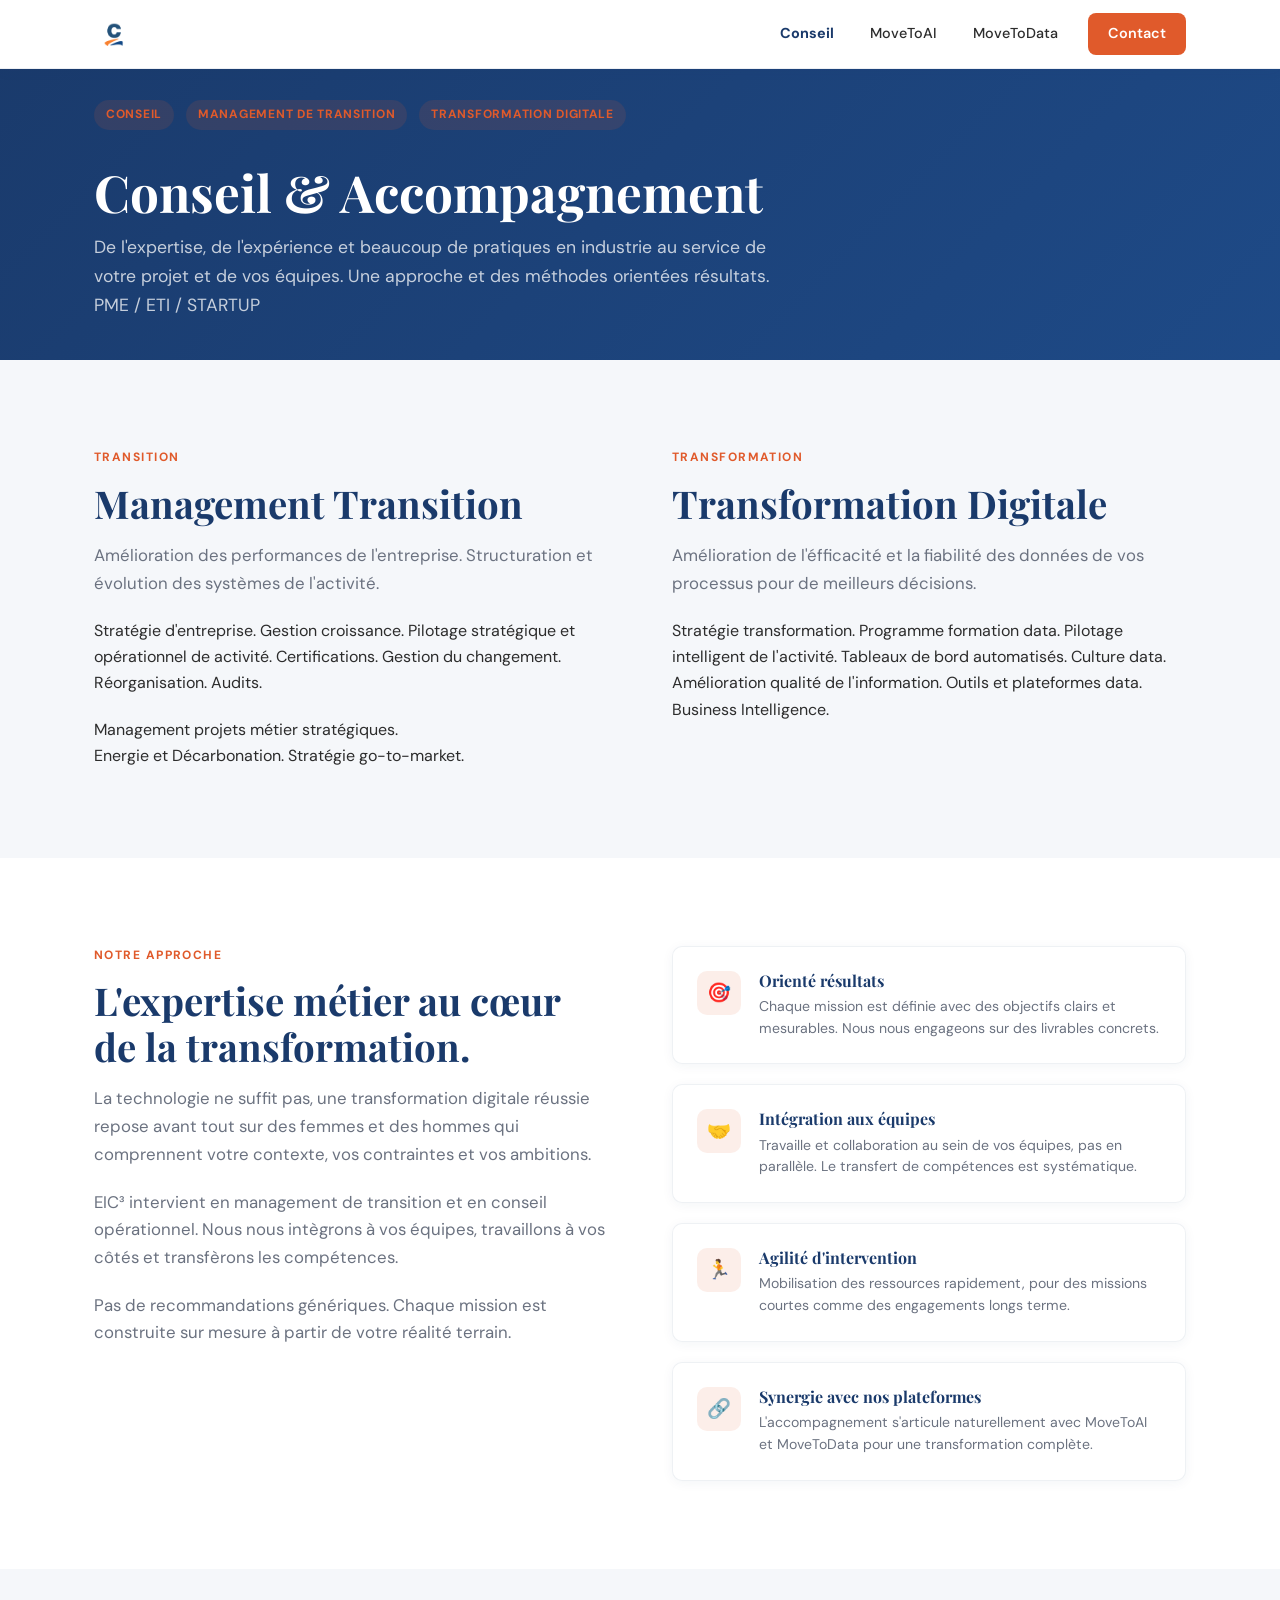
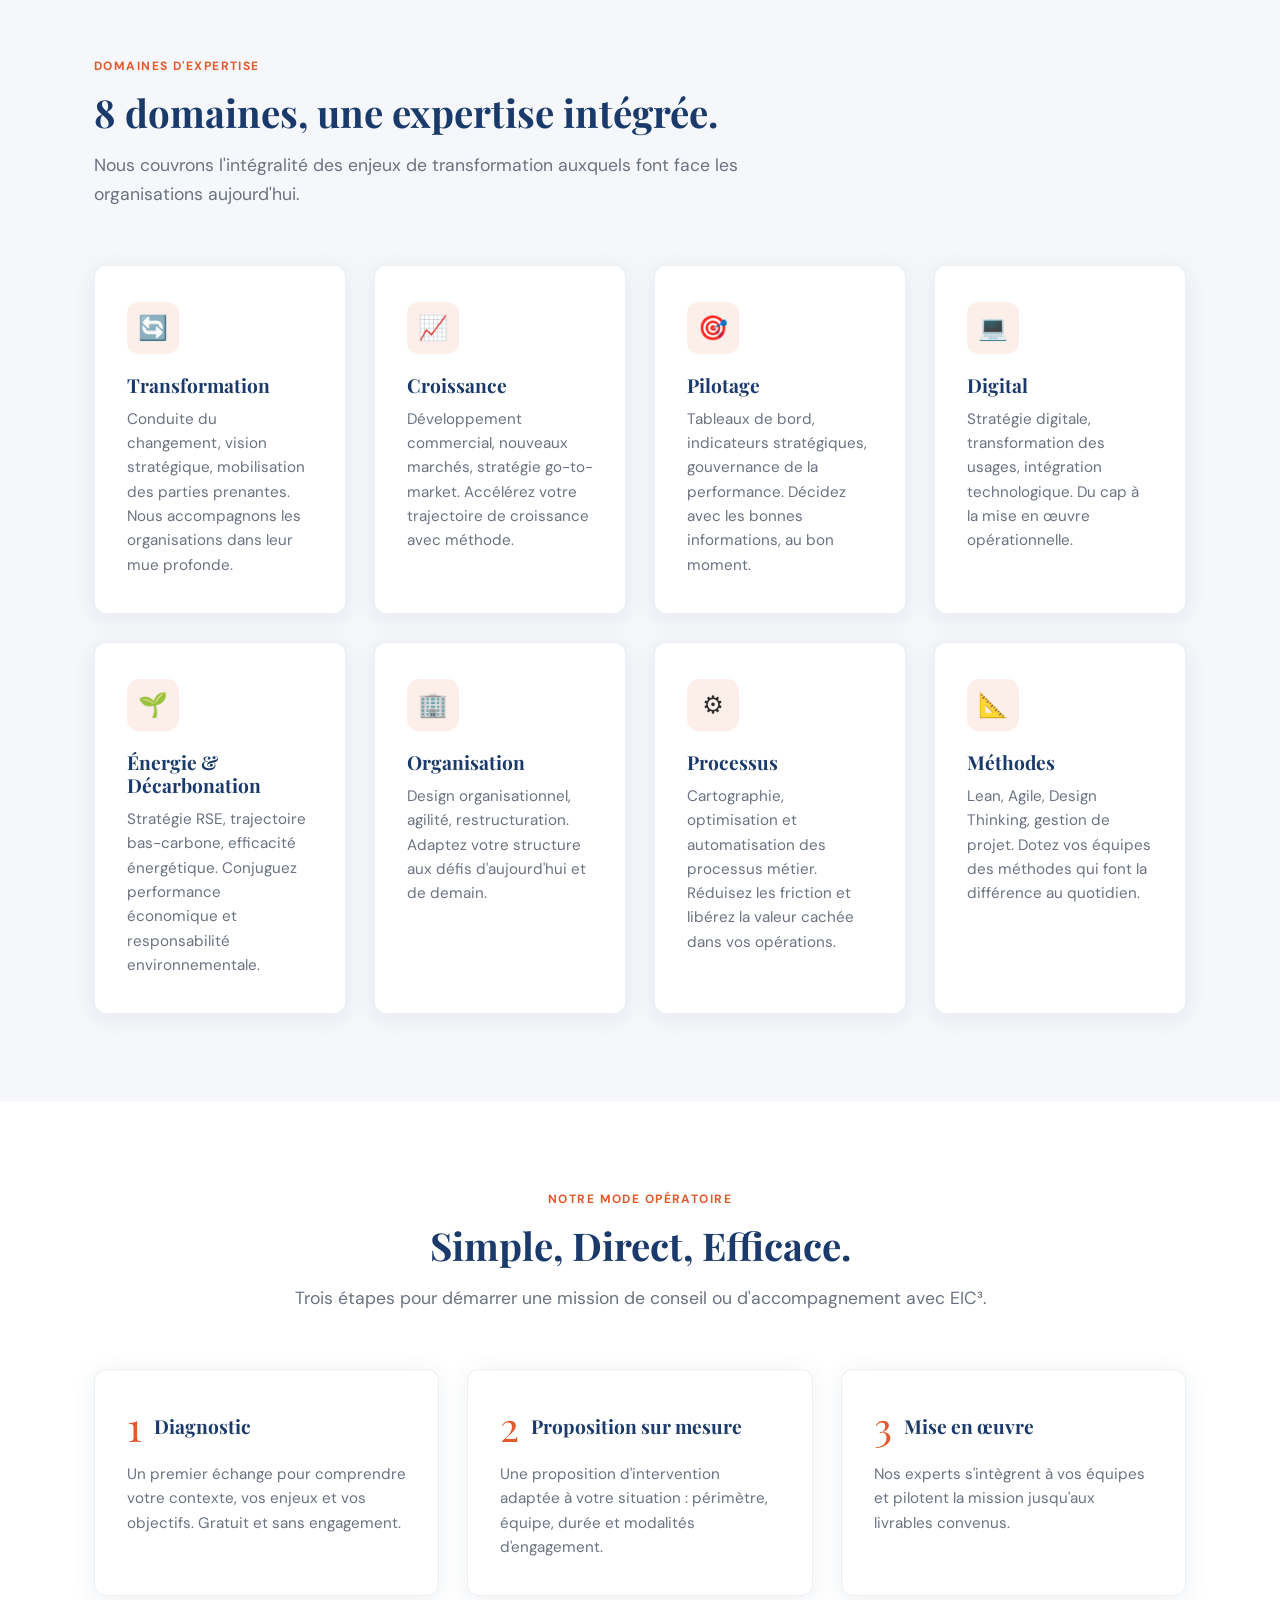
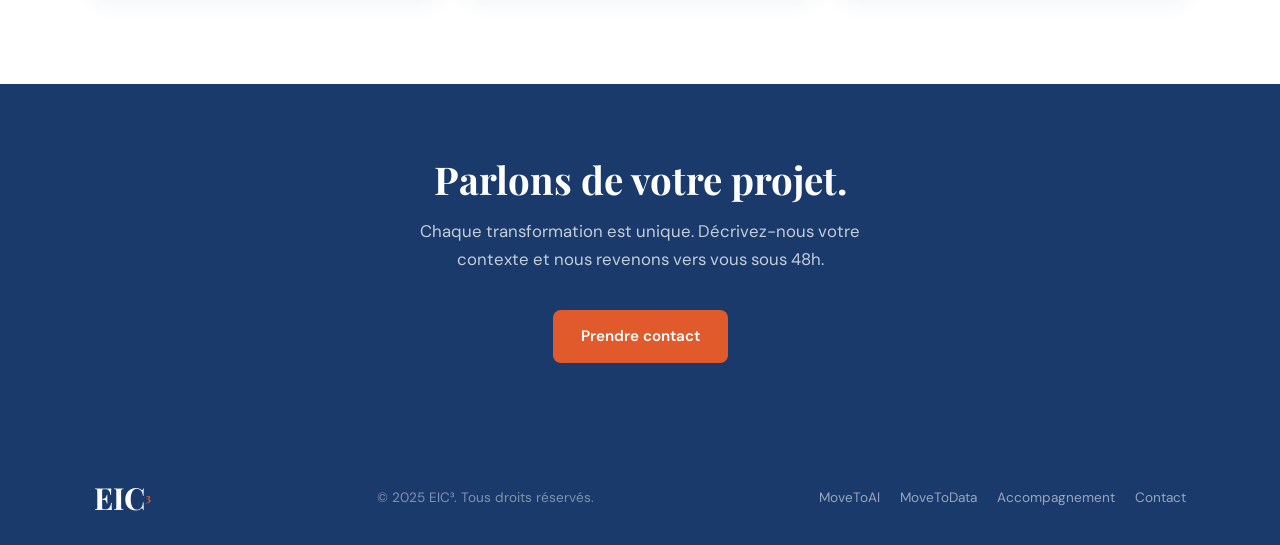
==== commit 78a3076b: "modis contact et images pour linux" ====
--- a/accompagnement.html
+++ b/accompagnement.html
@@ -19,7 +19,7 @@
       <div class="container header__inner">
         <a href="index.html" class="logo-wrap" aria-label="EIC³ accueil">
           <div class="logo">
-            <img src="assets/logoconseil.png" alt="EIC³" class="logo__img" />
+            <img src="assets/logoConseil.png" alt="EIC³" class="logo__img" />
           </div>
         </a>
         <button class="hamburger" aria-label="Menu">
@@ -133,7 +133,7 @@
             </div>
           </div>
           <div class="feature">
-            <div class="feature__icon">⚡</div>
+            <div class="feature__icon">🏃</div>
             <div class="feature__body">
               <h4>Agilité d'intervention</h4>
               <p>Mobilisation des ressources rapidement, 
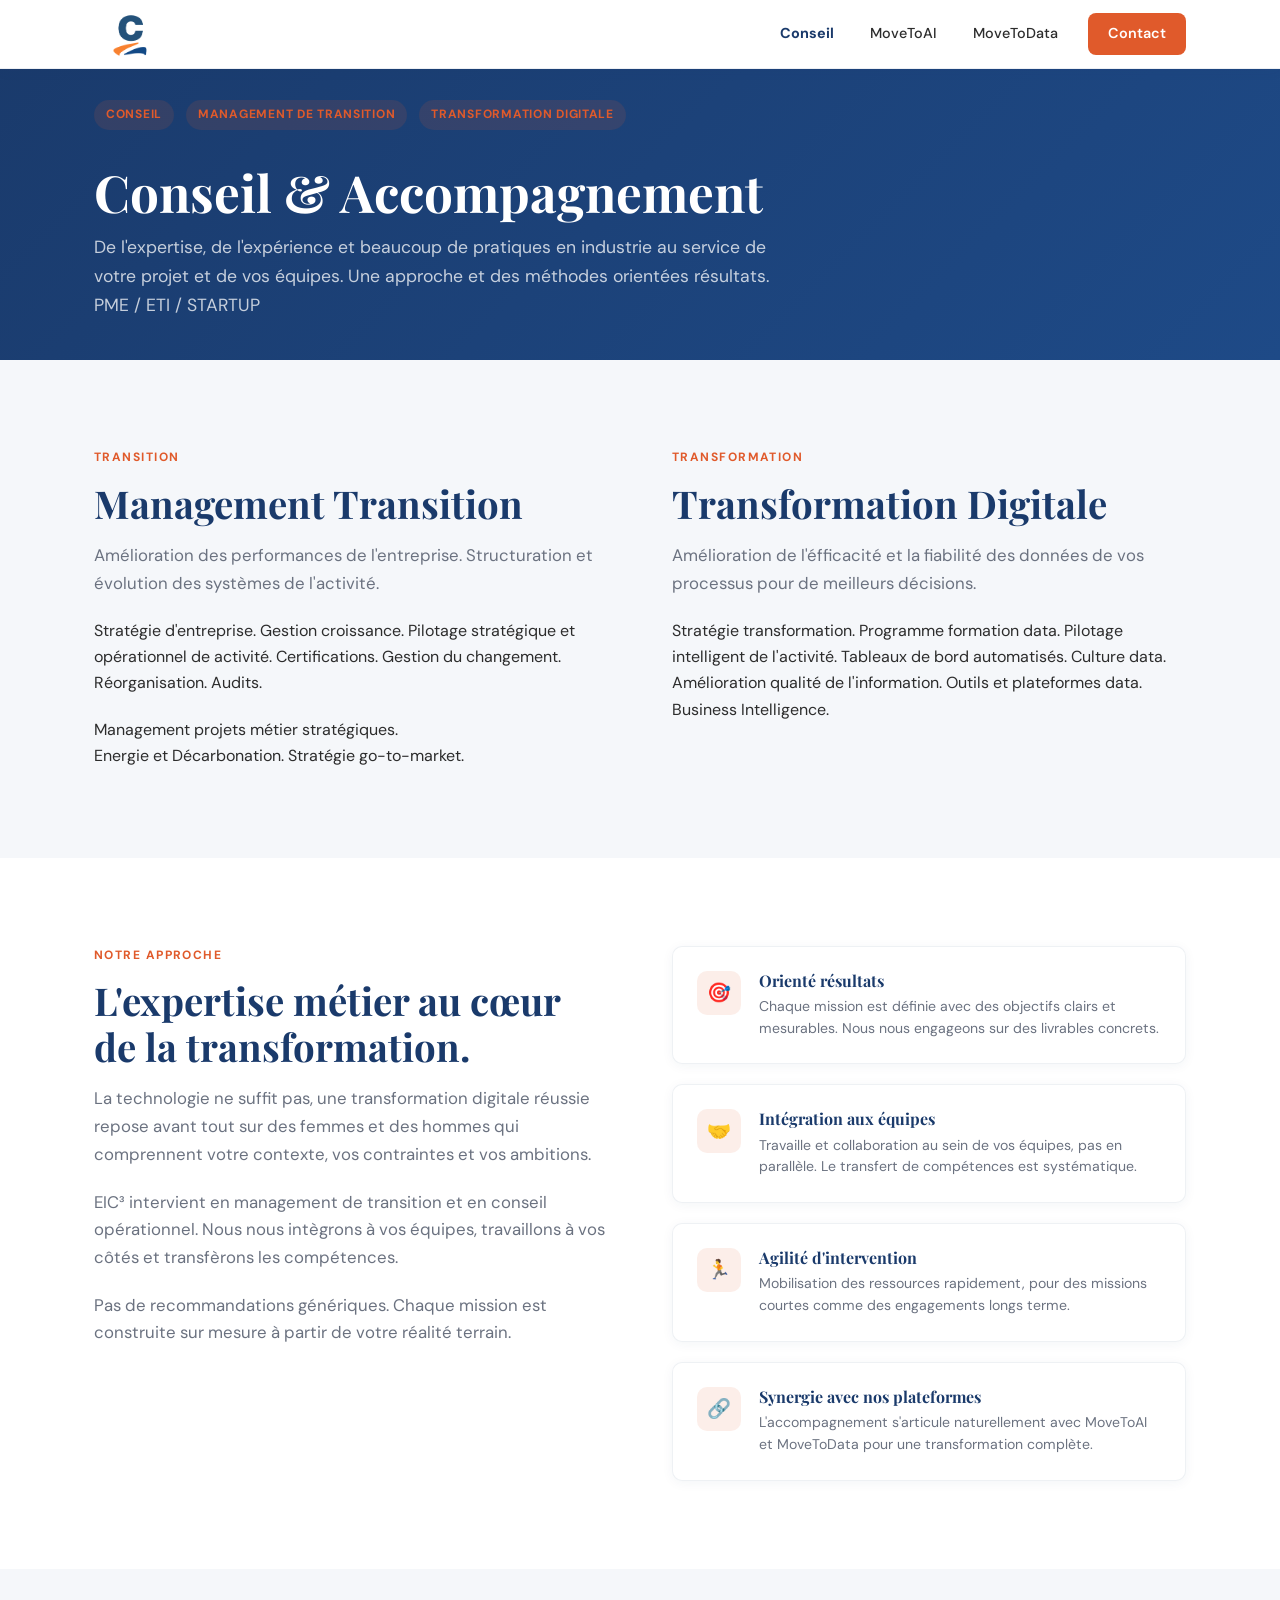
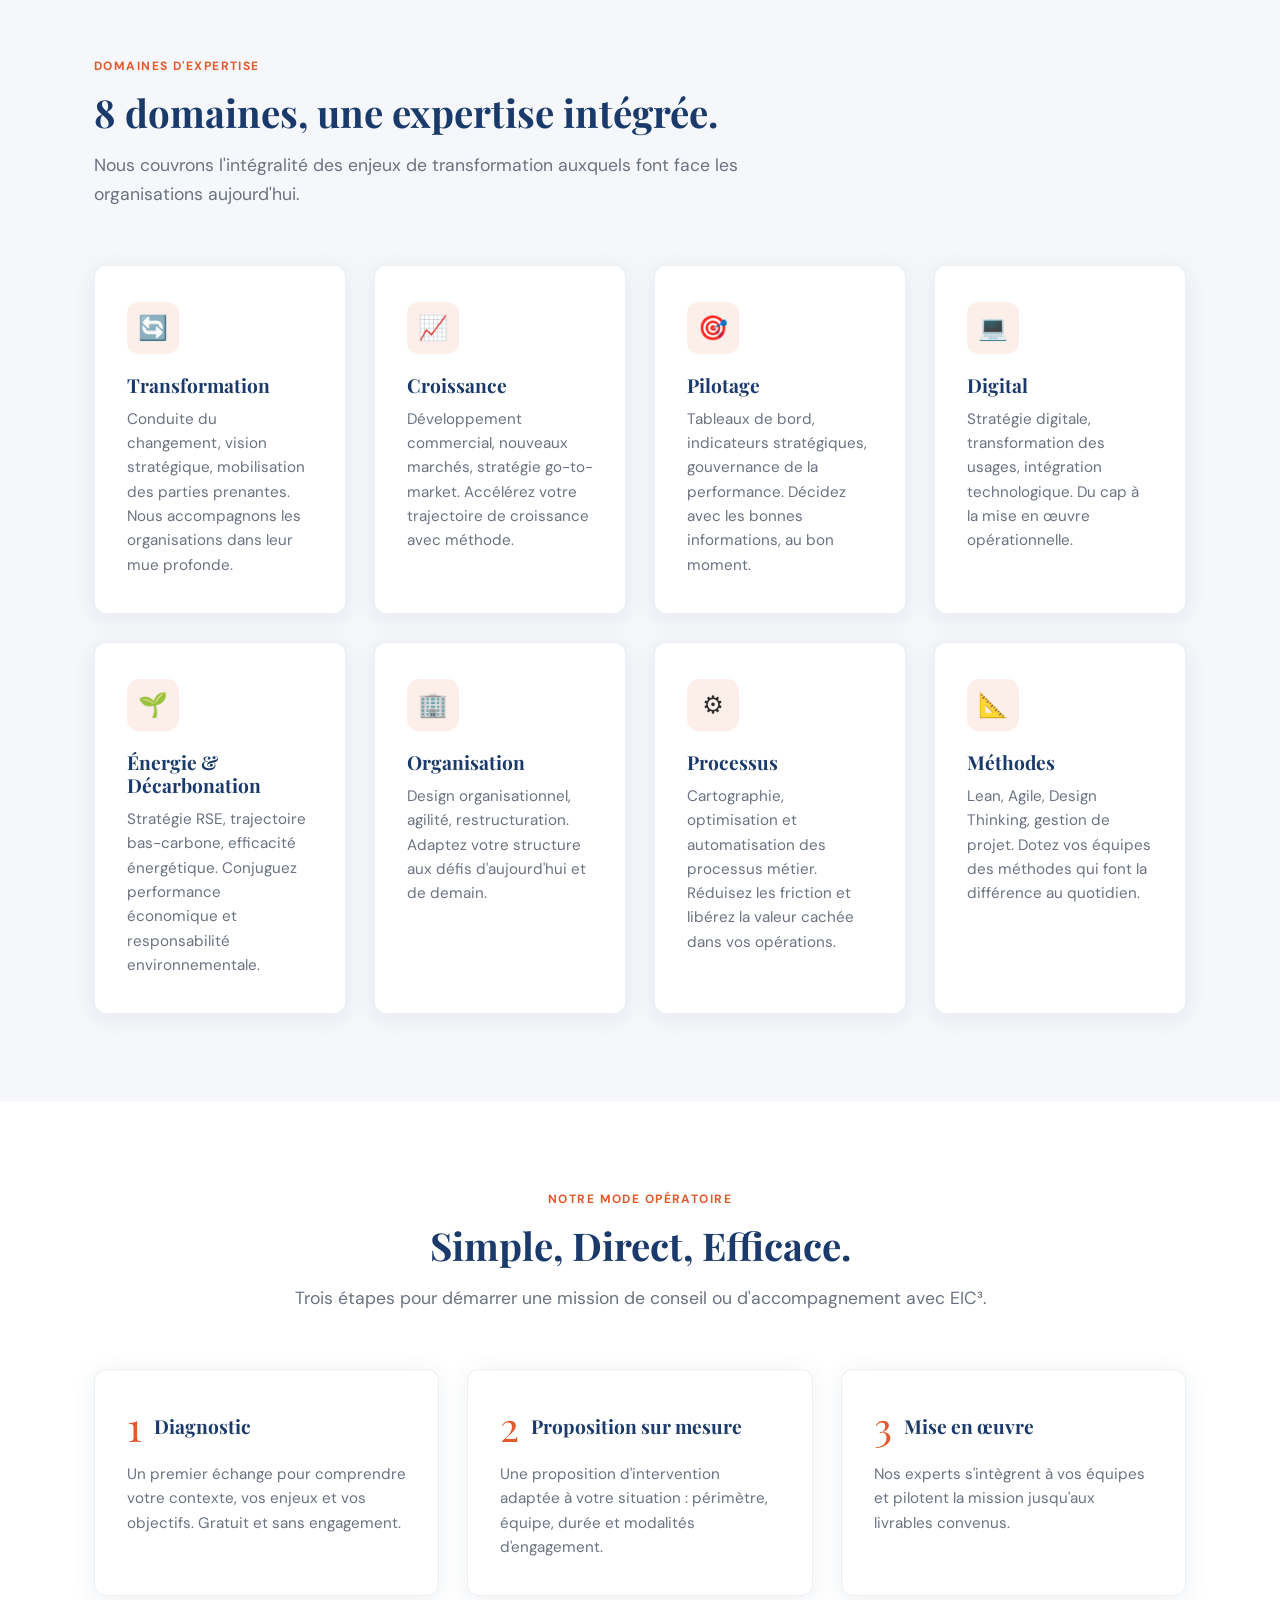
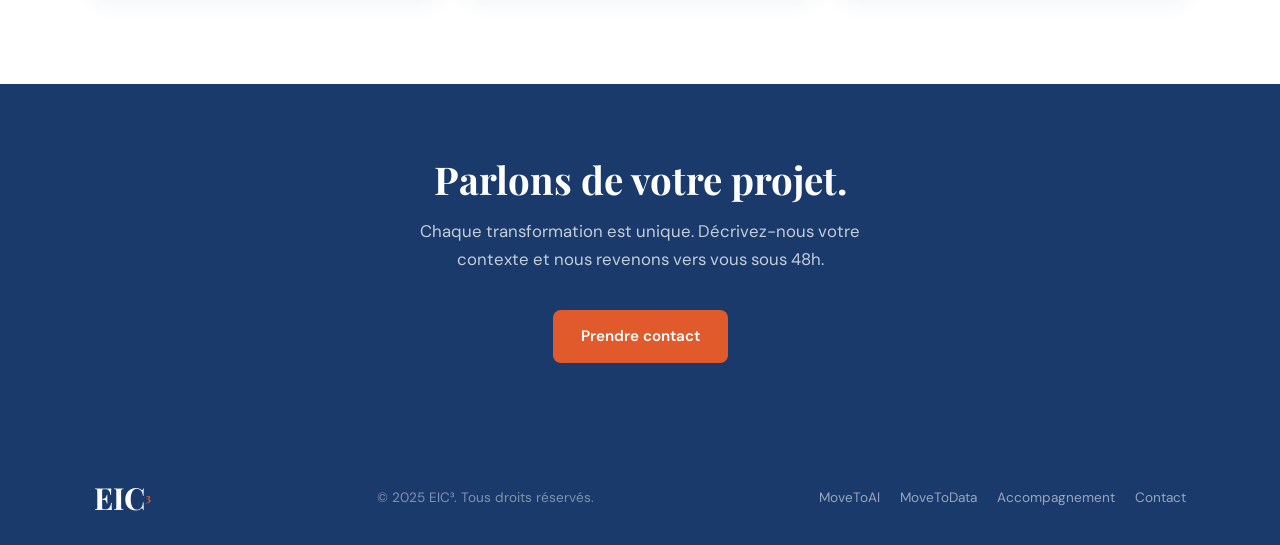
==== commit bda6e4af: "tentative modif contact" ====
--- a/accompagnement.html
+++ b/accompagnement.html
@@ -8,6 +8,7 @@
   <link rel="preconnect" href="https://fonts.googleapis.com" />
   <link rel="preconnect" href="https://fonts.gstatic.com" crossorigin />
   <link href="https://fonts.googleapis.com/css2?family=Playfair+Display:wght@600;700&family=DM+Sans:wght@400;500;600;700&display=swap" rel="stylesheet" />
+  <link rel="icon" type="image/png" href="assets/favicon.png" />
   <link rel="stylesheet" href="style.css" />
 </head>
 <body>
@@ -19,7 +20,7 @@
       <div class="container header__inner">
         <a href="index.html" class="logo-wrap" aria-label="EIC³ accueil">
           <div class="logo">
-            <img src="assets/logoConseil.png" alt="EIC³" class="logo__img" />
+            <img src="assets/logoConseil.png" alt="EIC³" class="logo__img" style="height:80px; width:auto;" />
           </div>
         </a>
         <button class="hamburger" aria-label="Menu">
